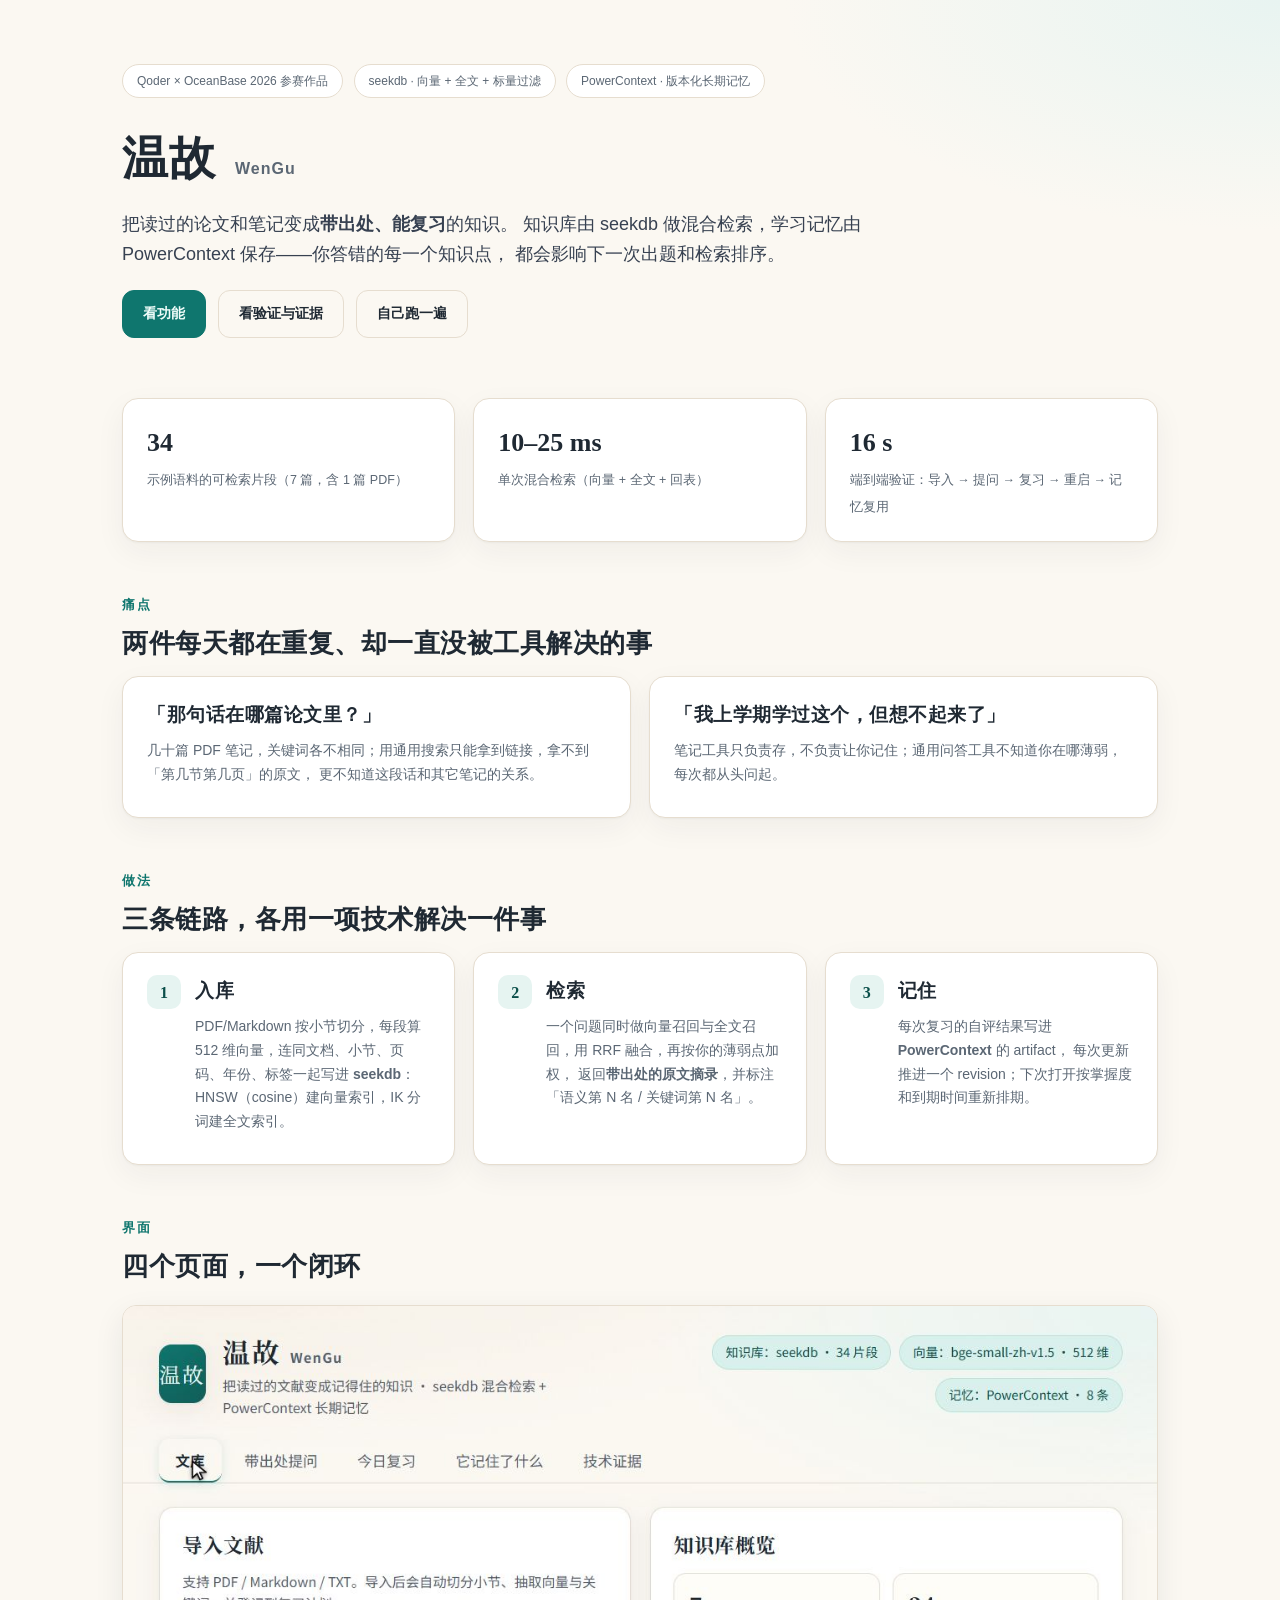
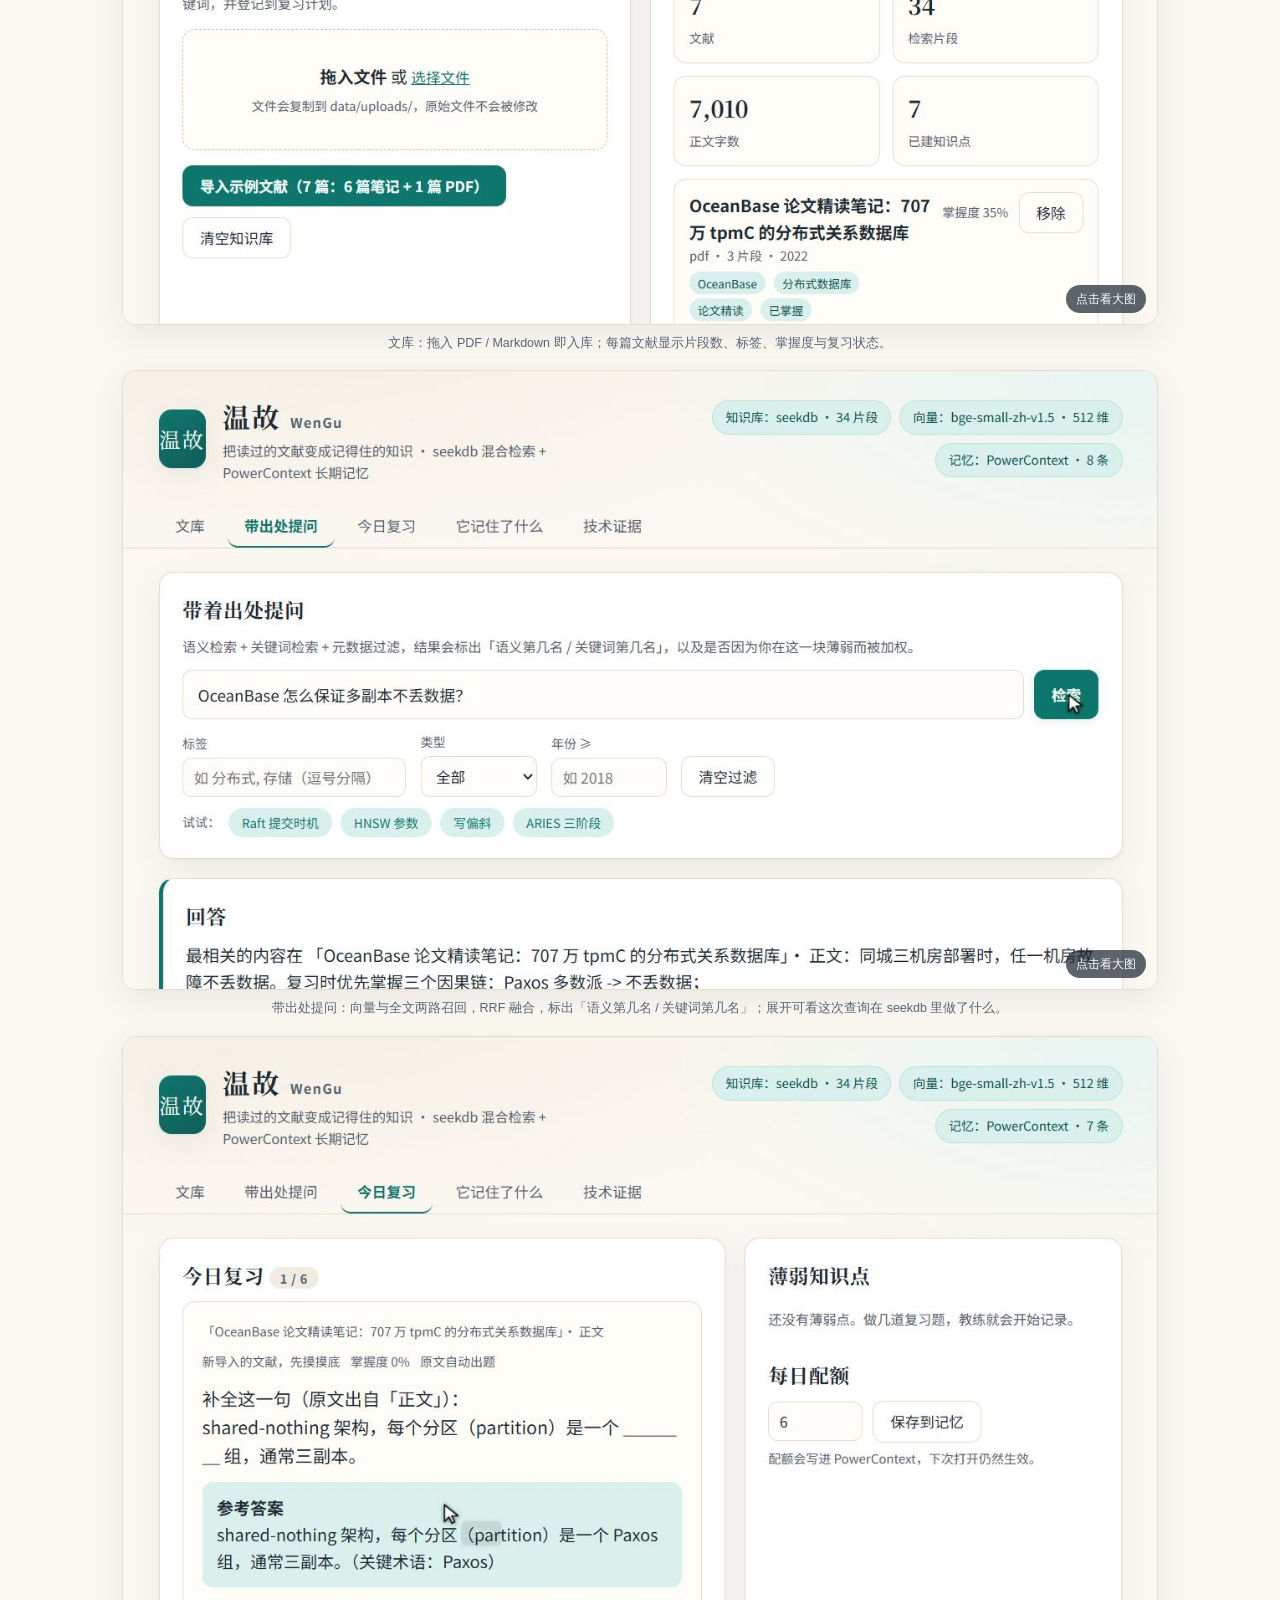
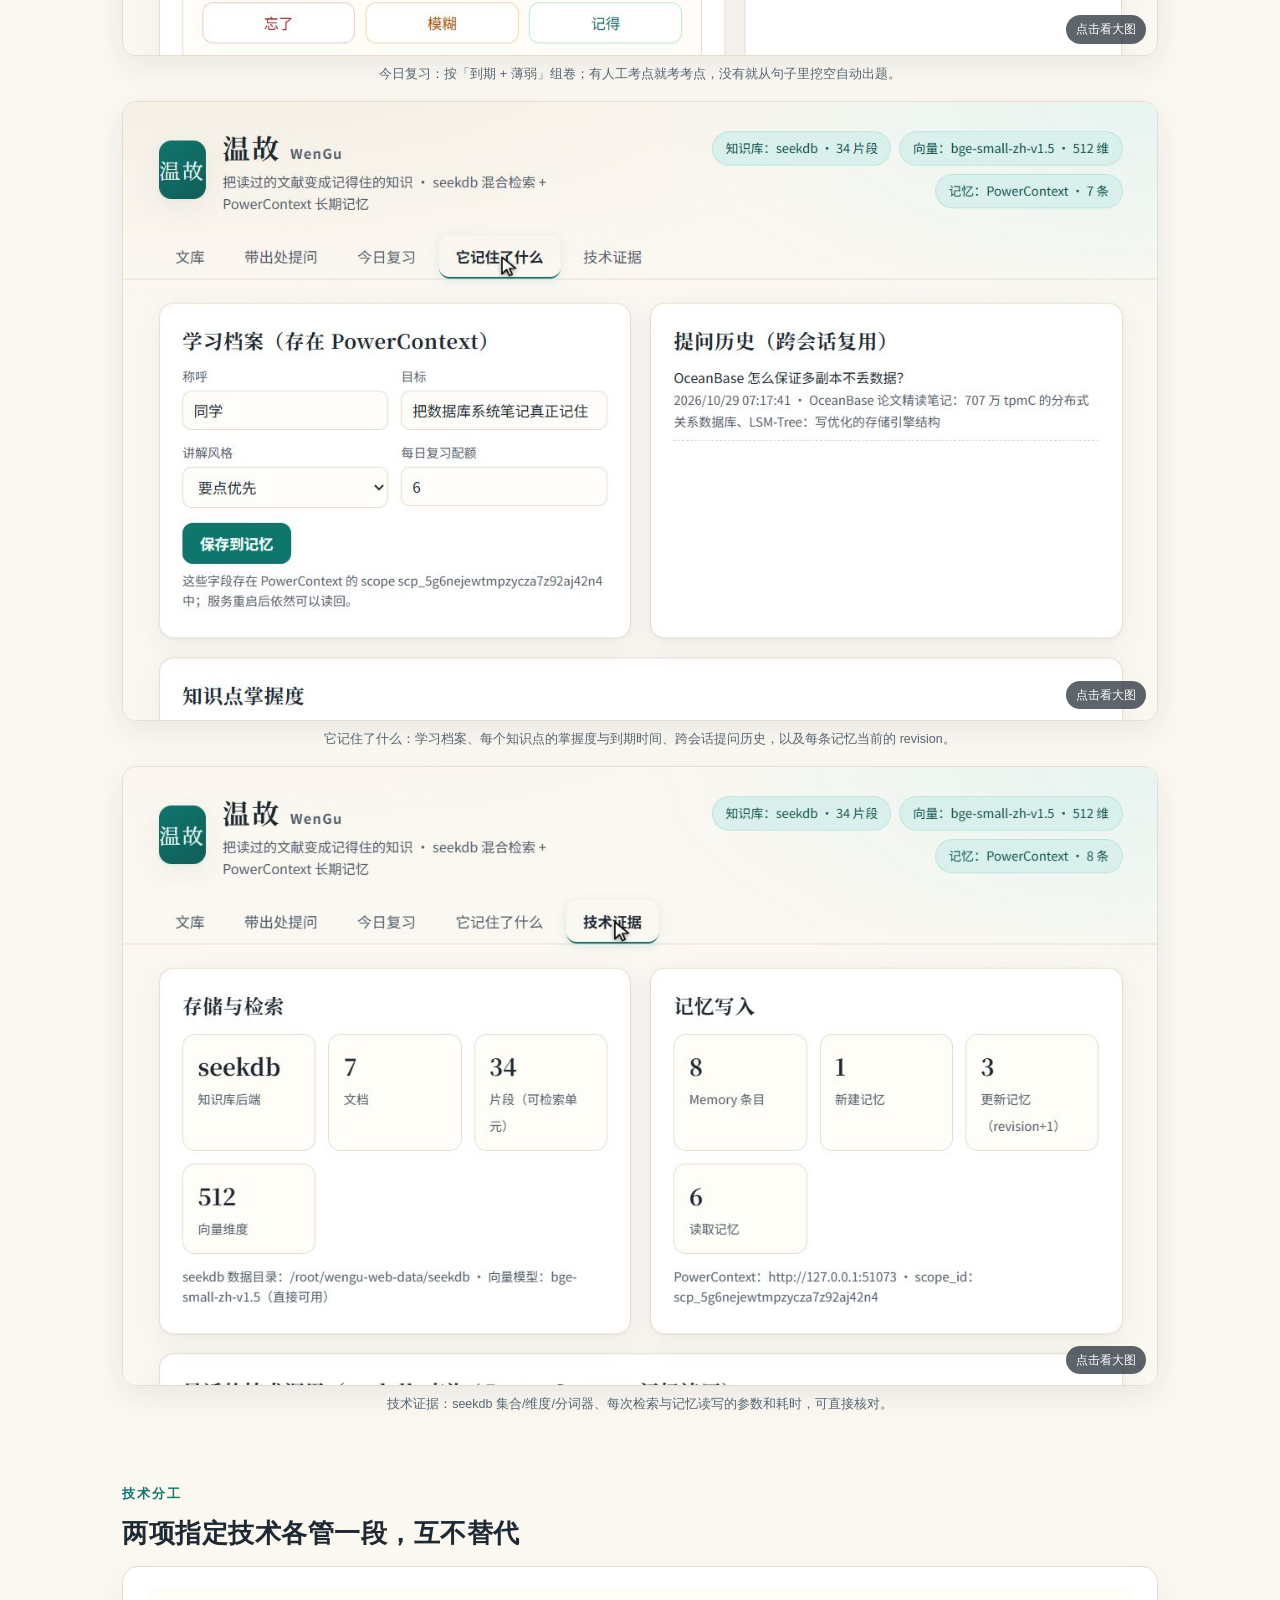
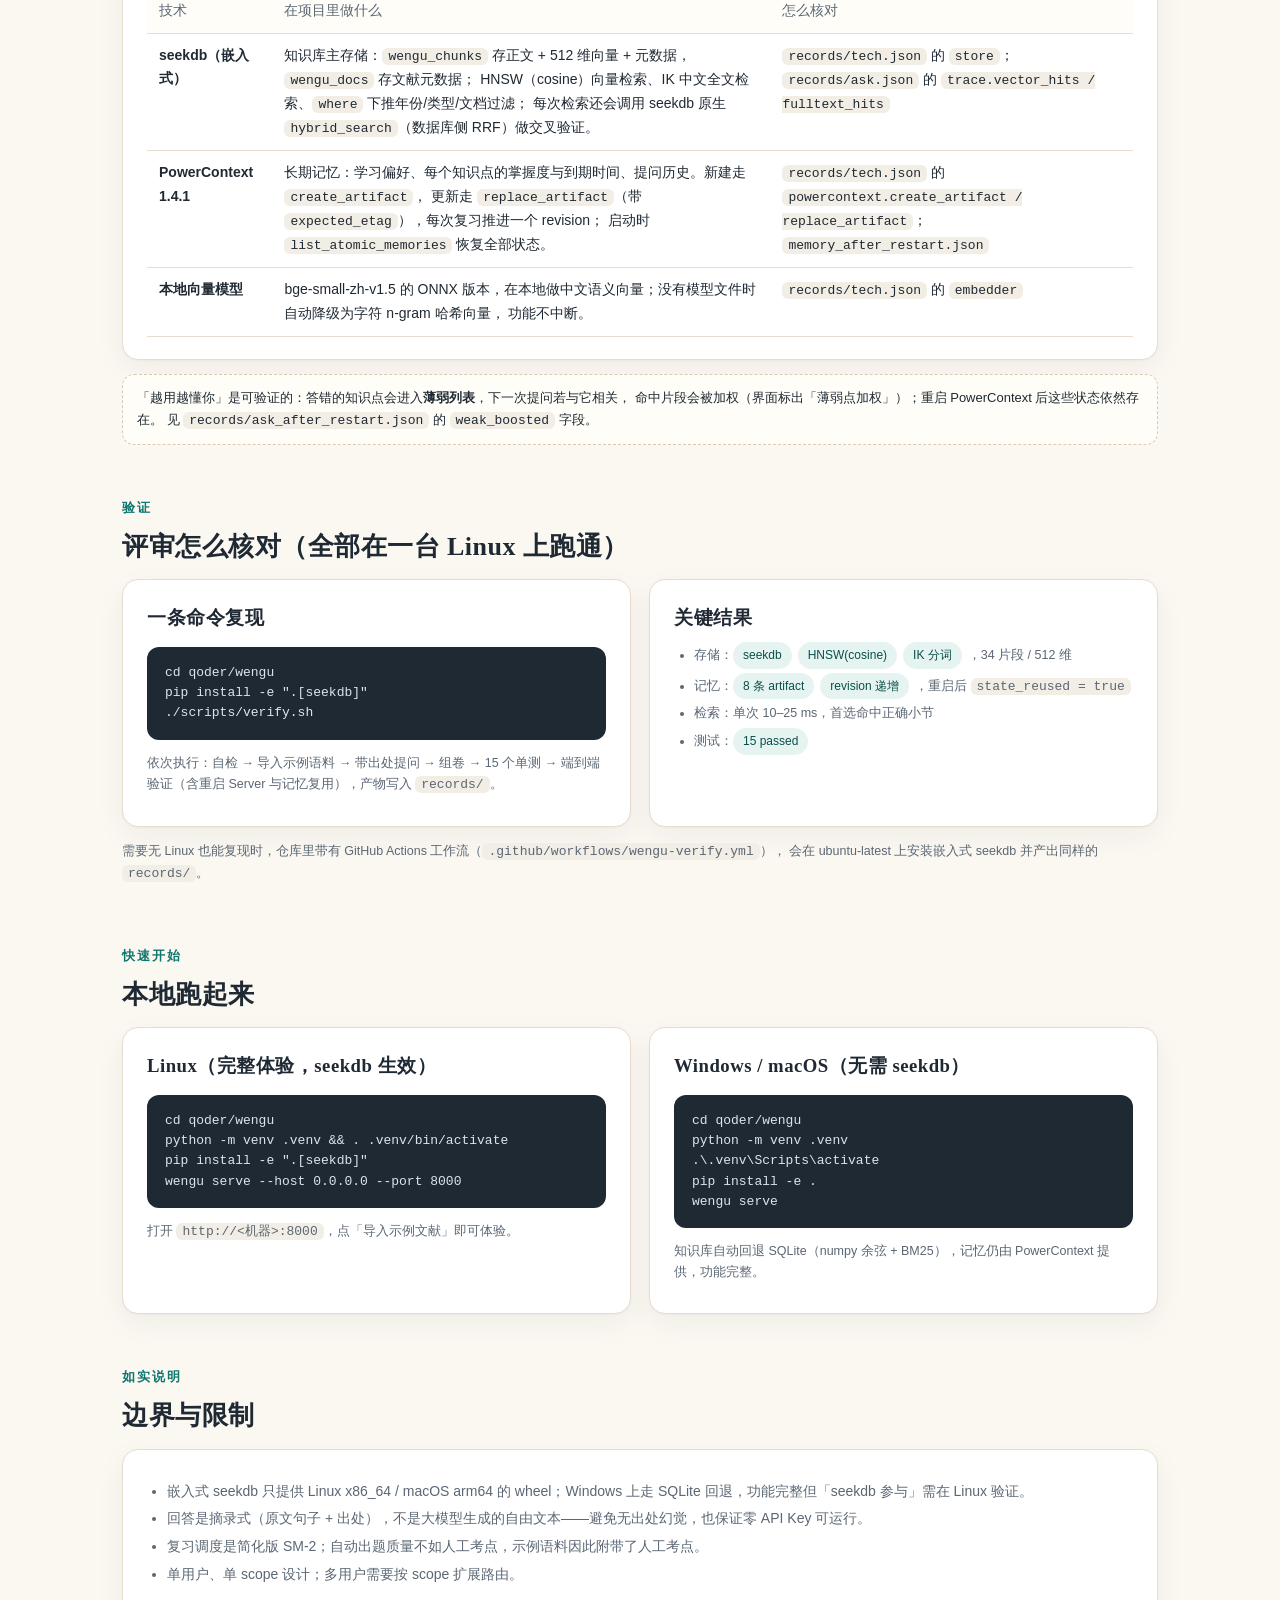
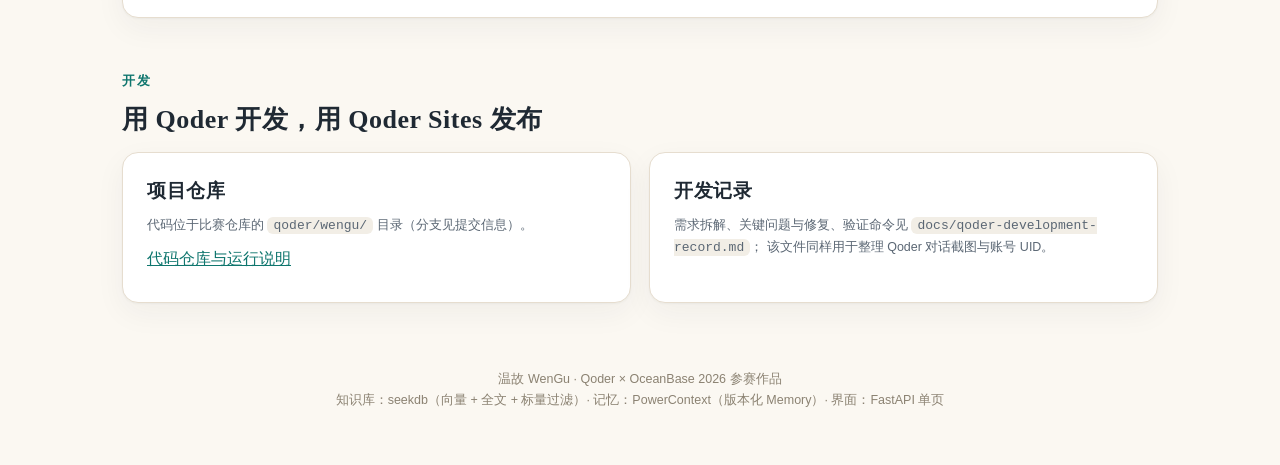
==== qoder/wengu/website/index.html @ b7d6454d "feat(qoder): 温故 WenGu — seekdb 混合检索 + PowerContext 记忆的复习教练 - 知识库：seekdb 嵌入式（HNSW cosine + IK 全文 + 标量" ====
<!DOCTYPE html>
<html lang="zh-CN">
<head>
<meta charset="utf-8" />
<meta name="viewport" content="width=device-width, initial-scale=1" />
<title>温故 WenGu · 文献混合检索 + 越用越懂的复习教练</title>
<meta name="description" content="温故 WenGu：用 seekdb 做文献混合检索，用 PowerContext 记住你的薄弱点与复习进度，把读过的文献变成记得住的知识。" />
<style>
:root{
  --ink:#1f2933; --ink-soft:#5b6774; --paper:#fbf8f2; --card:#fff; --line:#e6ddcf;
  --accent:#0f766e; --accent-2:#14b8a6; --soft:#e6f4f1; --warn:#b45309; --warn-soft:#fdf1dc;
}
*{box-sizing:border-box}
body{margin:0;color:var(--ink);background:
  radial-gradient(1100px 520px at 8% -8%, #f4ede1 0%, transparent 60%),
  radial-gradient(900px 420px at 100% 0%, #e8f4f1 0%, transparent 55%), var(--paper);
  font-family:"Noto Sans SC","PingFang SC","Microsoft YaHei",-apple-system,sans-serif;line-height:1.7}
h1,h2,h3{font-family:"Noto Serif SC","Songti SC","SimSun",serif;letter-spacing:.5px;margin:0}
a{color:var(--accent)}
.wrap{max-width:1080px;margin:0 auto;padding:0 22px}
header.hero{padding:64px 0 34px}
.badge{display:inline-flex;gap:8px;align-items:center;background:#fff;border:1px solid var(--line);
  border-radius:999px;padding:6px 14px;font-size:12px;color:var(--ink-soft);margin:0 6px 8px 0}
.hero h1{font-size:46px;margin:14px 0 6px}
.hero h1 small{font-size:16px;color:var(--ink-soft);font-family:sans-serif;letter-spacing:1px;margin-left:8px}
.hero p.lead{font-size:18px;color:#374151;max-width:760px;margin:10px 0}
.hero .cta{margin-top:20px;display:flex;gap:12px;flex-wrap:wrap}
.btn{display:inline-block;padding:11px 20px;border-radius:12px;text-decoration:none;font-weight:600;font-size:14px;
  background:var(--accent);color:#f0fdfa;border:1px solid var(--accent)}
.btn.ghost{background:transparent;color:var(--ink);border-color:var(--line)}
section{padding:26px 0}
.card{background:var(--card);border:1px solid var(--line);border-radius:16px;padding:22px 24px;
  box-shadow:0 1px 2px rgba(31,41,51,.04),0 10px 30px rgba(31,41,51,.05)}
.grid{display:grid;gap:18px}
.g2{grid-template-columns:repeat(2,minmax(0,1fr))}
.g3{grid-template-columns:repeat(3,minmax(0,1fr))}
.g4{grid-template-columns:repeat(4,minmax(0,1fr))}
@media(max-width:860px){.g2,.g3,.g4{grid-template-columns:1fr}}
.kicker{color:var(--accent);font-size:13px;letter-spacing:2px;font-weight:600;margin-bottom:6px}
h2{font-size:26px;margin-bottom:10px}
p{margin:8px 0}
.muted{color:var(--ink-soft);font-size:14px}
.small{font-size:12.5px}
figure{margin:16px 0}
figure img{width:100%;max-height:620px;object-fit:cover;object-position:top center;border-radius:14px;border:1px solid var(--line);box-shadow:0 10px 30px rgba(31,41,51,.08);display:block}
figure a{display:block;position:relative}
figure a::after{content:"点击看大图";position:absolute;right:12px;bottom:12px;background:rgba(31,41,51,.72);color:#fff;font-size:12px;padding:4px 10px;border-radius:999px}
figcaption{font-size:12.5px;color:var(--ink-soft);margin-top:8px;text-align:center}
.step{display:flex;gap:14px;align-items:flex-start}
.step .n{flex:0 0 34px;height:34px;border-radius:10px;background:var(--soft);color:#0b4f4a;
  display:grid;place-items:center;font-weight:700;font-family:"Noto Serif SC",serif}
table{width:100%;border-collapse:collapse;font-size:14px}
th,td{text-align:left;padding:10px 12px;border-bottom:1px solid var(--line);vertical-align:top}
th{color:var(--ink-soft);font-weight:500;background:#fffdf8}
code,pre{font-family:ui-monospace,SFMono-Regular,Menlo,Consolas,monospace;font-size:13px}
pre{background:#1f2933;color:#dbe4ee;padding:16px 18px;border-radius:12px;overflow:auto;line-height:1.55}
code{background:#f2eee6;padding:1px 6px;border-radius:6px}
pre code{background:transparent;padding:0;color:inherit}
.pill{display:inline-block;font-size:12px;background:var(--soft);color:#0b4f4a;border-radius:999px;padding:3px 10px;margin-right:6px}
.pill.warn{background:var(--warn-soft);color:var(--warn)}
.metric b{display:block;font-size:26px;font-family:"Noto Serif SC",serif}
.metric span{color:var(--ink-soft);font-size:12.5px}
footer{padding:40px 0 56px;color:#8b8272;font-size:12.5px;text-align:center}
.note{background:#fffdf8;border:1px dashed #d8c9b2;border-radius:12px;padding:12px 14px;font-size:13px}
ul{margin:8px 0 8px 20px;padding:0}
li{margin:4px 0}
</style>
</head>
<body>

<header class="hero">
  <div class="wrap">
    <span class="badge">Qoder × OceanBase 2026 参赛作品</span>
    <span class="badge">seekdb · 向量 + 全文 + 标量过滤</span>
    <span class="badge">PowerContext · 版本化长期记忆</span>
    <h1>温故 <small>WenGu</small></h1>
    <p class="lead">
      把读过的论文和笔记变成<strong>带出处、能复习</strong>的知识。
      知识库由 seekdb 做混合检索，学习记忆由 PowerContext 保存——你答错的每一个知识点，
      都会影响下一次出题和检索排序。
    </p>
    <div class="cta">
      <a class="btn" href="#features">看功能</a>
      <a class="btn ghost" href="#verify">看验证与证据</a>
      <a class="btn ghost" href="#start">自己跑一遍</a>
    </div>
  </div>
</header>

<section>
  <div class="wrap">
    <div class="grid g3">
      <div class="card metric"><b>34</b><span>示例语料的可检索片段（7 篇，含 1 篇 PDF）</span></div>
      <div class="card metric"><b>10–25 ms</b><span>单次混合检索（向量 + 全文 + 回表）</span></div>
      <div class="card metric"><b>16 s</b><span>端到端验证：导入 → 提问 → 复习 → 重启 → 记忆复用</span></div>
    </div>
  </div>
</section>

<section id="problem">
  <div class="wrap">
    <div class="kicker">痛点</div>
    <h2>两件每天都在重复、却一直没被工具解决的事</h2>
    <div class="grid g2">
      <div class="card">
        <h3>「那句话在哪篇论文里？」</h3>
        <p class="muted">几十篇 PDF 笔记，关键词各不相同；用通用搜索只能拿到链接，拿不到「第几节第几页」的原文，
        更不知道这段话和其它笔记的关系。</p>
      </div>
      <div class="card">
        <h3>「我上学期学过这个，但想不起来了」</h3>
        <p class="muted">笔记工具只负责存，不负责让你记住；通用问答工具不知道你在哪薄弱，
        每次都从头问起。</p>
      </div>
    </div>
  </div>
</section>

<section id="solution">
  <div class="wrap">
    <div class="kicker">做法</div>
    <h2>三条链路，各用一项技术解决一件事</h2>
    <div class="grid g3">
      <div class="card">
        <div class="step"><div class="n">1</div><div>
          <h3>入库</h3>
          <p class="muted">PDF/Markdown 按小节切分，每段算 512 维向量，连同文档、小节、页码、年份、标签一起写进
          <strong>seekdb</strong>：HNSW（cosine）建向量索引，IK 分词建全文索引。</p>
        </div></div>
      </div>
      <div class="card">
        <div class="step"><div class="n">2</div><div>
          <h3>检索</h3>
          <p class="muted">一个问题同时做向量召回与全文召回，用 RRF 融合，再按你的薄弱点加权，
          返回<strong>带出处的原文摘录</strong>，并标注「语义第 N 名 / 关键词第 N 名」。</p>
        </div></div>
      </div>
      <div class="card">
        <div class="step"><div class="n">3</div><div>
          <h3>记住</h3>
          <p class="muted">每次复习的自评结果写进 <strong>PowerContext</strong> 的 artifact，
          每次更新推进一个 revision；下次打开按掌握度和到期时间重新排期。</p>
        </div></div>
      </div>
    </div>
  </div>
</section>

<section id="features">
  <div class="wrap">
    <div class="kicker">界面</div>
    <h2>四个页面，一个闭环</h2>

    <figure>
      <a href="assets/library.jpeg" target="_blank" rel="noopener">
        <img src="assets/library.jpeg" alt="文库页面：导入文献、知识库统计与掌握度" />
      </a>
      <figcaption>文库：拖入 PDF / Markdown 即入库；每篇文献显示片段数、标签、掌握度与复习状态。</figcaption>
    </figure>

    <figure>
      <a href="assets/ask.jpeg" target="_blank" rel="noopener">
        <img src="assets/ask.jpeg" alt="带出处提问：混合检索结果与出处" />
      </a>
      <figcaption>带出处提问：向量与全文两路召回，RRF 融合，标出「语义第几名 / 关键词第几名」；展开可看这次查询在 seekdb 里做了什么。</figcaption>
    </figure>

    <figure>
      <a href="assets/review.jpeg" target="_blank" rel="noopener">
        <img src="assets/review.jpeg" alt="今日复习：自动出题与自评" />
      </a>
      <figcaption>今日复习：按「到期 + 薄弱」组卷；有人工考点就考考点，没有就从句子里挖空自动出题。</figcaption>
    </figure>

    <figure>
      <a href="assets/memory.jpeg" target="_blank" rel="noopener">
        <img src="assets/memory.jpeg" alt="它记住了什么：学习档案与知识点掌握度" />
      </a>
      <figcaption>它记住了什么：学习档案、每个知识点的掌握度与到期时间、跨会话提问历史，以及每条记忆当前的 revision。</figcaption>
    </figure>

    <figure>
      <a href="assets/tech.jpeg" target="_blank" rel="noopener">
        <img src="assets/tech.jpeg" alt="技术证据：seekdb 查询与 PowerContext 记忆读写" />
      </a>
      <figcaption>技术证据：seekdb 集合/维度/分词器、每次检索与记忆读写的参数和耗时，可直接核对。</figcaption>
    </figure>
  </div>
</section>

<section id="tech">
  <div class="wrap">
    <div class="kicker">技术分工</div>
    <h2>两项指定技术各管一段，互不替代</h2>
    <div class="card">
      <table>
        <thead><tr><th>技术</th><th>在项目里做什么</th><th>怎么核对</th></tr></thead>
        <tbody>
          <tr>
            <td><strong>seekdb（嵌入式）</strong></td>
            <td>知识库主存储：<code>wengu_chunks</code> 存正文 + 512 维向量 + 元数据，<code>wengu_docs</code> 存文献元数据；
                HNSW（cosine）向量检索、IK 中文全文检索、<code>where</code> 下推年份/类型/文档过滤；
                每次检索还会调用 seekdb 原生 <code>hybrid_search</code>（数据库侧 RRF）做交叉验证。</td>
            <td><code>records/tech.json</code> 的 <code>store</code>；<code>records/ask.json</code> 的
                <code>trace.vector_hits / fulltext_hits</code></td>
          </tr>
          <tr>
            <td><strong>PowerContext 1.4.1</strong></td>
            <td>长期记忆：学习偏好、每个知识点的掌握度与到期时间、提问历史。新建走 <code>create_artifact</code>，
                更新走 <code>replace_artifact</code>（带 <code>expected_etag</code>），每次复习推进一个 revision；
                启动时 <code>list_atomic_memories</code> 恢复全部状态。</td>
            <td><code>records/tech.json</code> 的 <code>powercontext.create_artifact / replace_artifact</code>；
                <code>memory_after_restart.json</code></td>
          </tr>
          <tr>
            <td><strong>本地向量模型</strong></td>
            <td>bge-small-zh-v1.5 的 ONNX 版本，在本地做中文语义向量；没有模型文件时自动降级为字符 n-gram 哈希向量，
                功能不中断。</td>
            <td><code>records/tech.json</code> 的 <code>embedder</code></td>
          </tr>
        </tbody>
      </table>
    </div>
    <div class="note" style="margin-top:14px">
      「越用越懂你」是可验证的：答错的知识点会进入<strong>薄弱列表</strong>，下一次提问若与它相关，
      命中片段会被加权（界面标出「薄弱点加权」）；重启 PowerContext 后这些状态依然存在。
      见 <code>records/ask_after_restart.json</code> 的 <code>weak_boosted</code> 字段。
    </div>
  </div>
</section>

<section id="verify">
  <div class="wrap">
    <div class="kicker">验证</div>
    <h2>评审怎么核对（全部在一台 Linux 上跑通）</h2>
    <div class="grid g2">
      <div class="card">
        <h3>一条命令复现</h3>
        <pre><code>cd qoder/wengu
pip install -e ".[seekdb]"
./scripts/verify.sh</code></pre>
        <p class="muted small">依次执行：自检 → 导入示例语料 → 带出处提问 → 组卷 → 15 个单测 →
        端到端验证（含重启 Server 与记忆复用），产物写入 <code>records/</code>。</p>
      </div>
      <div class="card">
        <h3>关键结果</h3>
        <ul class="muted small">
          <li>存储：<span class="pill">seekdb</span><span class="pill">HNSW(cosine)</span><span class="pill">IK 分词</span>，34 片段 / 512 维</li>
          <li>记忆：<span class="pill">8 条 artifact</span><span class="pill">revision 递增</span>，重启后 <code>state_reused = true</code></li>
          <li>检索：单次 10–25 ms，首选命中正确小节</li>
          <li>测试：<span class="pill">15 passed</span></li>
        </ul>
      </div>
    </div>
    <p class="muted small" style="margin-top:14px">
      需要无 Linux 也能复现时，仓库里带有 GitHub Actions 工作流（<code>.github/workflows/wengu-verify.yml</code>），
      会在 ubuntu-latest 上安装嵌入式 seekdb 并产出同样的 <code>records/</code>。
    </p>
  </div>
</section>

<section id="start">
  <div class="wrap">
    <div class="kicker">快速开始</div>
    <h2>本地跑起来</h2>
    <div class="grid g2">
      <div class="card">
        <h3>Linux（完整体验，seekdb 生效）</h3>
        <pre><code>cd qoder/wengu
python -m venv .venv &amp;&amp; . .venv/bin/activate
pip install -e ".[seekdb]"
wengu serve --host 0.0.0.0 --port 8000</code></pre>
        <p class="muted small">打开 <code>http://&lt;机器&gt;:8000</code>，点「导入示例文献」即可体验。</p>
      </div>
      <div class="card">
        <h3>Windows / macOS（无需 seekdb）</h3>
        <pre><code>cd qoder/wengu
python -m venv .venv
.\.venv\Scripts\activate
pip install -e .
wengu serve</code></pre>
        <p class="muted small">知识库自动回退 SQLite（numpy 余弦 + BM25），记忆仍由 PowerContext 提供，功能完整。</p>
      </div>
    </div>
  </div>
</section>

<section id="limits">
  <div class="wrap">
    <div class="kicker">如实说明</div>
    <h2>边界与限制</h2>
    <div class="card">
      <ul class="muted">
        <li>嵌入式 seekdb 只提供 Linux x86_64 / macOS arm64 的 wheel；Windows 上走 SQLite 回退，功能完整但「seekdb 参与」需在 Linux 验证。</li>
        <li>回答是摘录式（原文句子 + 出处），不是大模型生成的自由文本——避免无出处幻觉，也保证零 API Key 可运行。</li>
        <li>复习调度是简化版 SM-2；自动出题质量不如人工考点，示例语料因此附带了人工考点。</li>
        <li>单用户、单 scope 设计；多用户需要按 scope 扩展路由。</li>
      </ul>
    </div>
  </div>
</section>

<section id="dev">
  <div class="wrap">
    <div class="kicker">开发</div>
    <h2>用 Qoder 开发，用 Qoder Sites 发布</h2>
    <div class="grid g2">
      <div class="card">
        <h3>项目仓库</h3>
        <p class="muted small">代码位于比赛仓库的 <code>qoder/wengu/</code> 目录（分支见提交信息）。</p>
        <p><a id="repo-link" href="#">代码仓库与运行说明</a></p>
      </div>
      <div class="card">
        <h3>开发记录</h3>
        <p class="muted small">需求拆解、关键问题与修复、验证命令见 <code>docs/qoder-development-record.md</code>；
        该文件同样用于整理 Qoder 对话截图与账号 UID。</p>
      </div>
    </div>
  </div>
</section>

<footer>
  <div class="wrap">
    温故 WenGu · Qoder × OceanBase 2026 参赛作品<br/>
    知识库：seekdb（向量 + 全文 + 标量过滤）· 记忆：PowerContext（版本化 Memory）· 界面：FastAPI 单页
  </div>
</footer>

<script>
// 发布前把下面的地址换成真实仓库地址（可带上分支），例如：
// https://github.com/<你的账号>/powercontext/tree/qoder/wengu/qoder/wengu
const REPO_URL = "https://github.com/oceanbase/powercontext/tree/2026-competition-ecosystem/qoder/wengu";
const link = document.getElementById("repo-link");
link.href = REPO_URL;
</script>
</body>
</html>
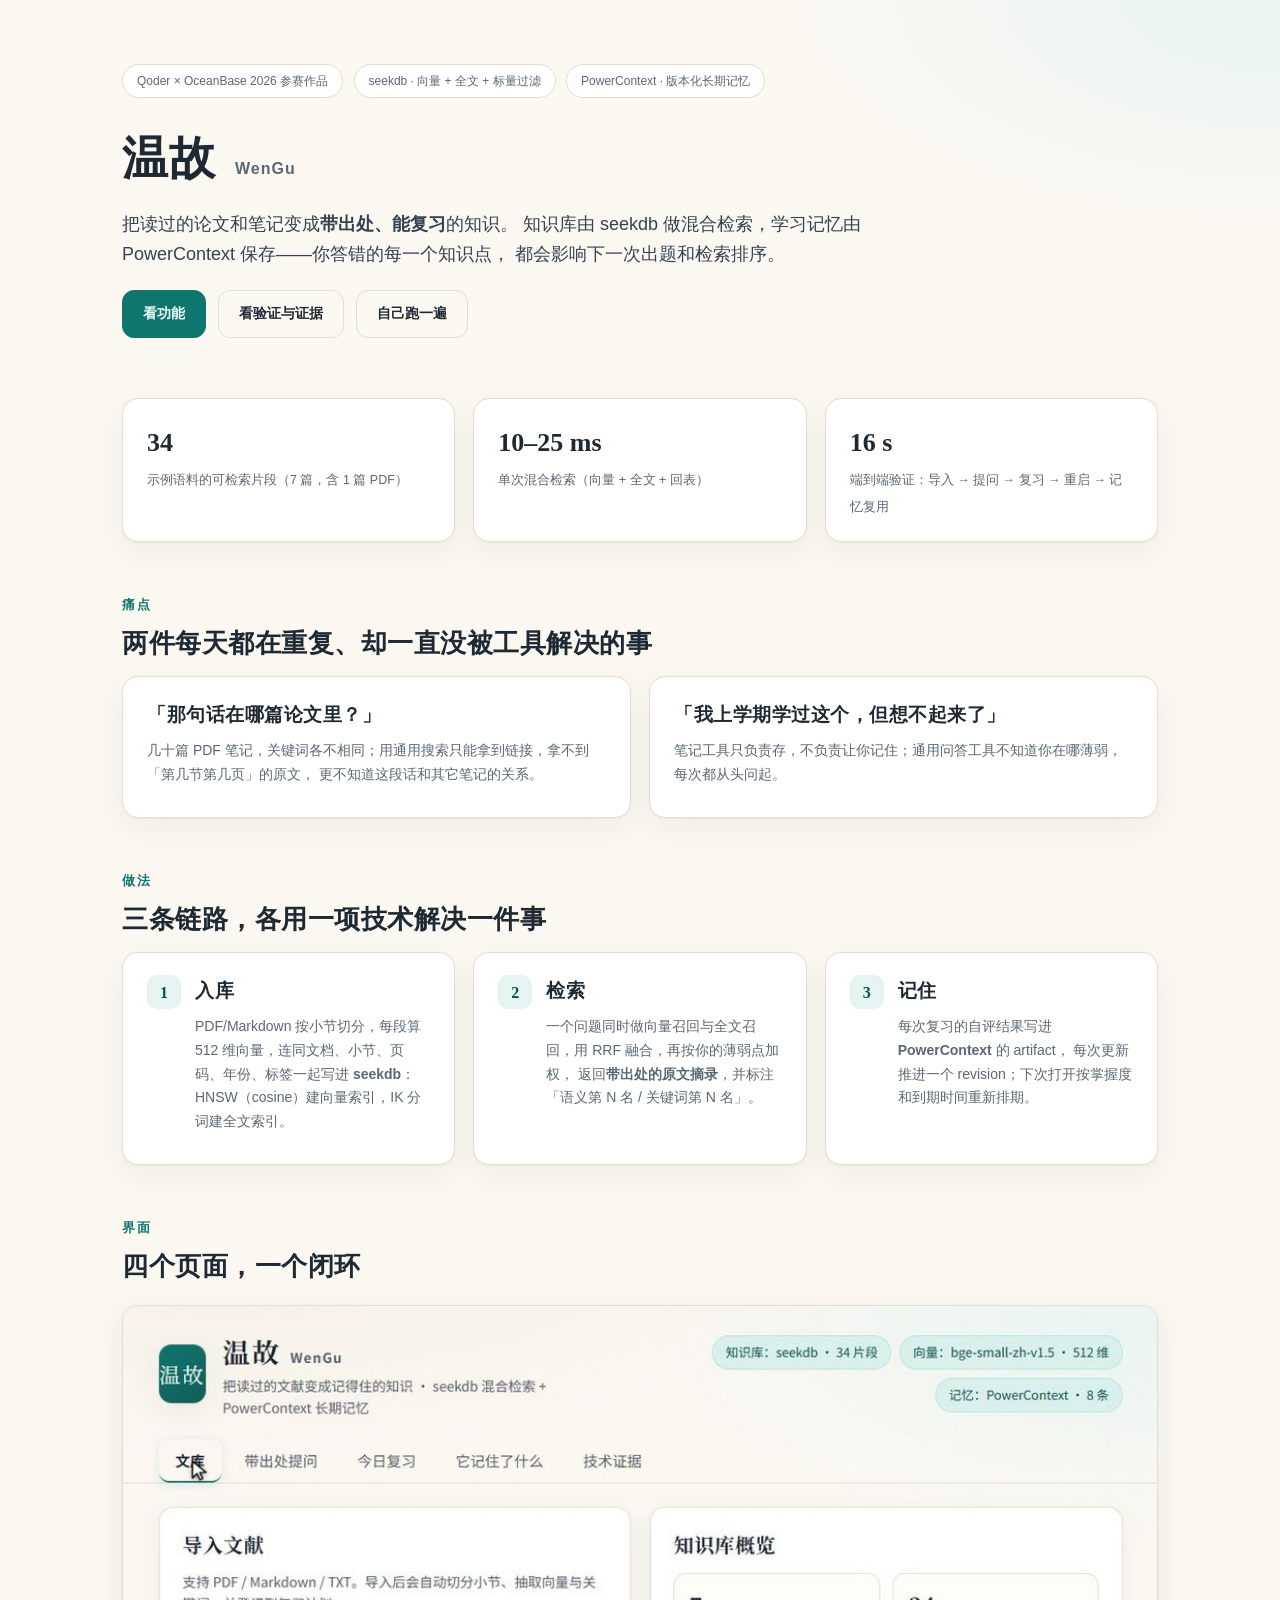
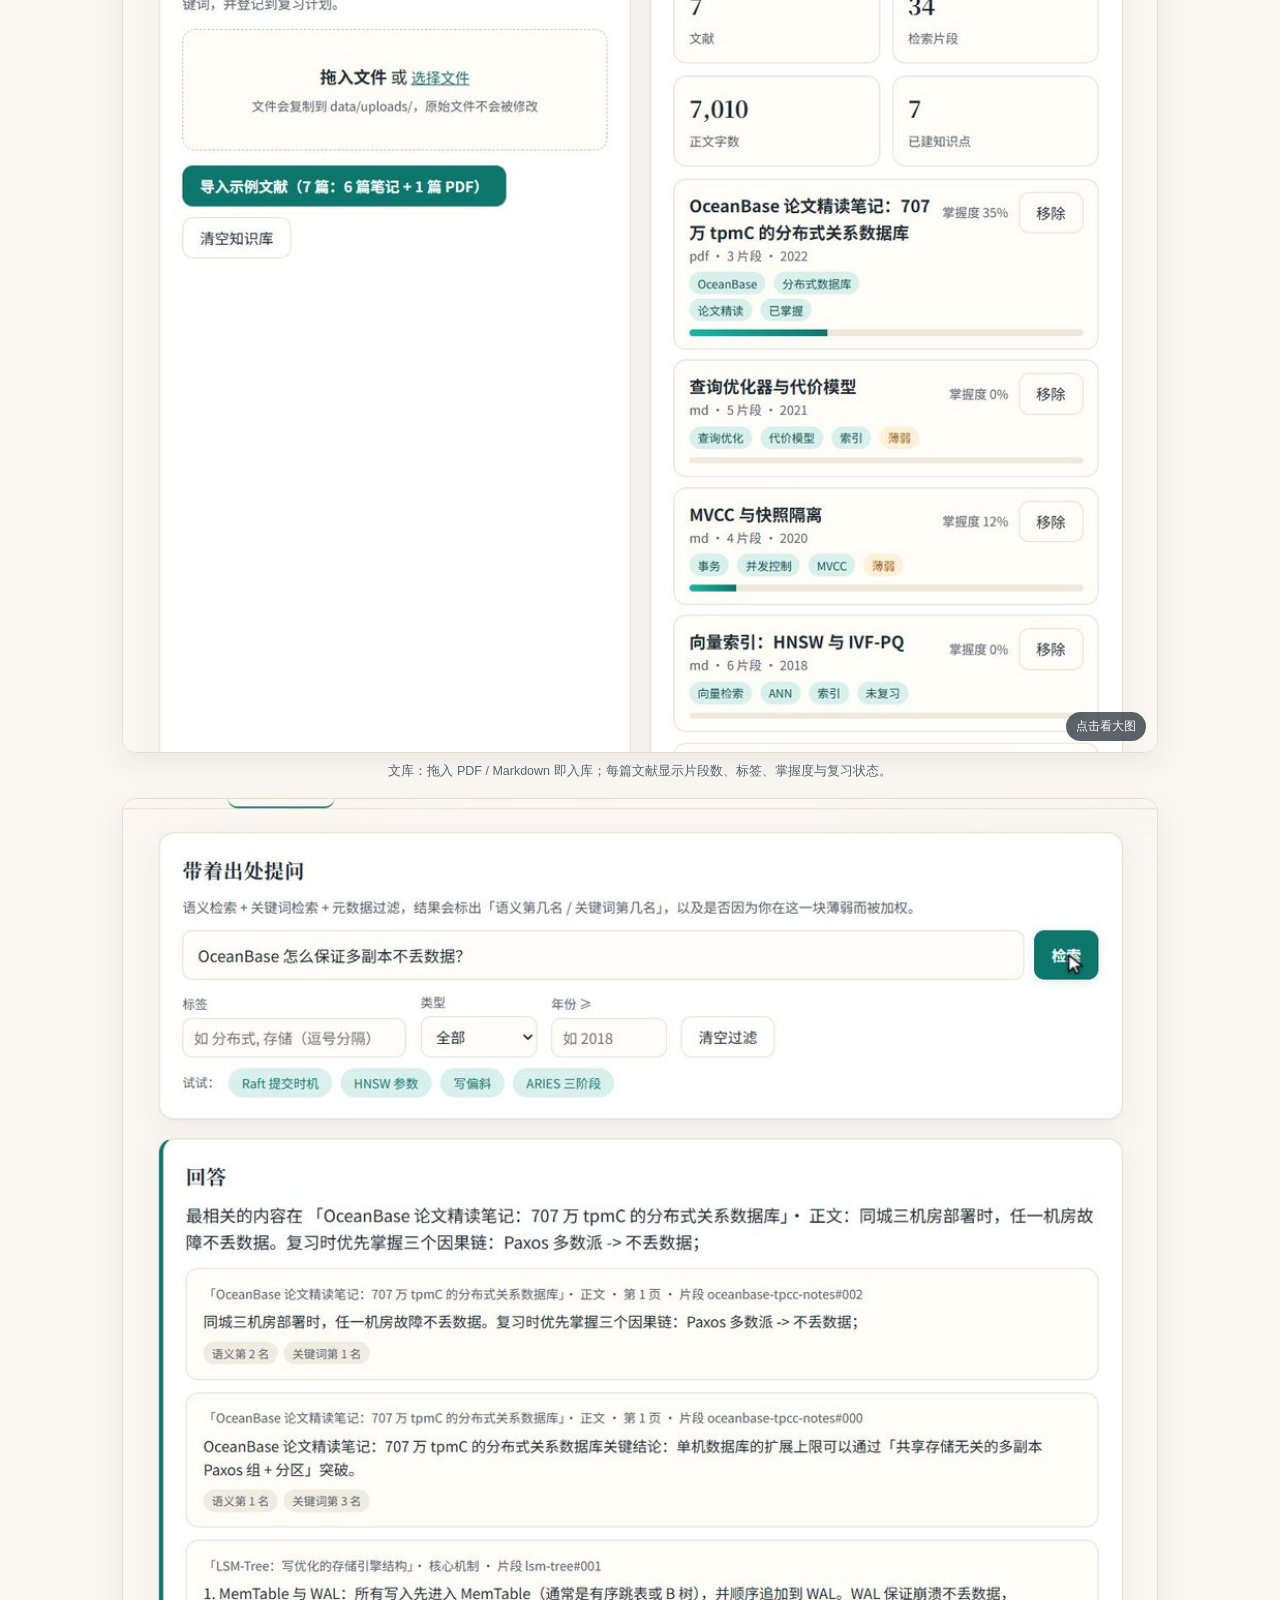
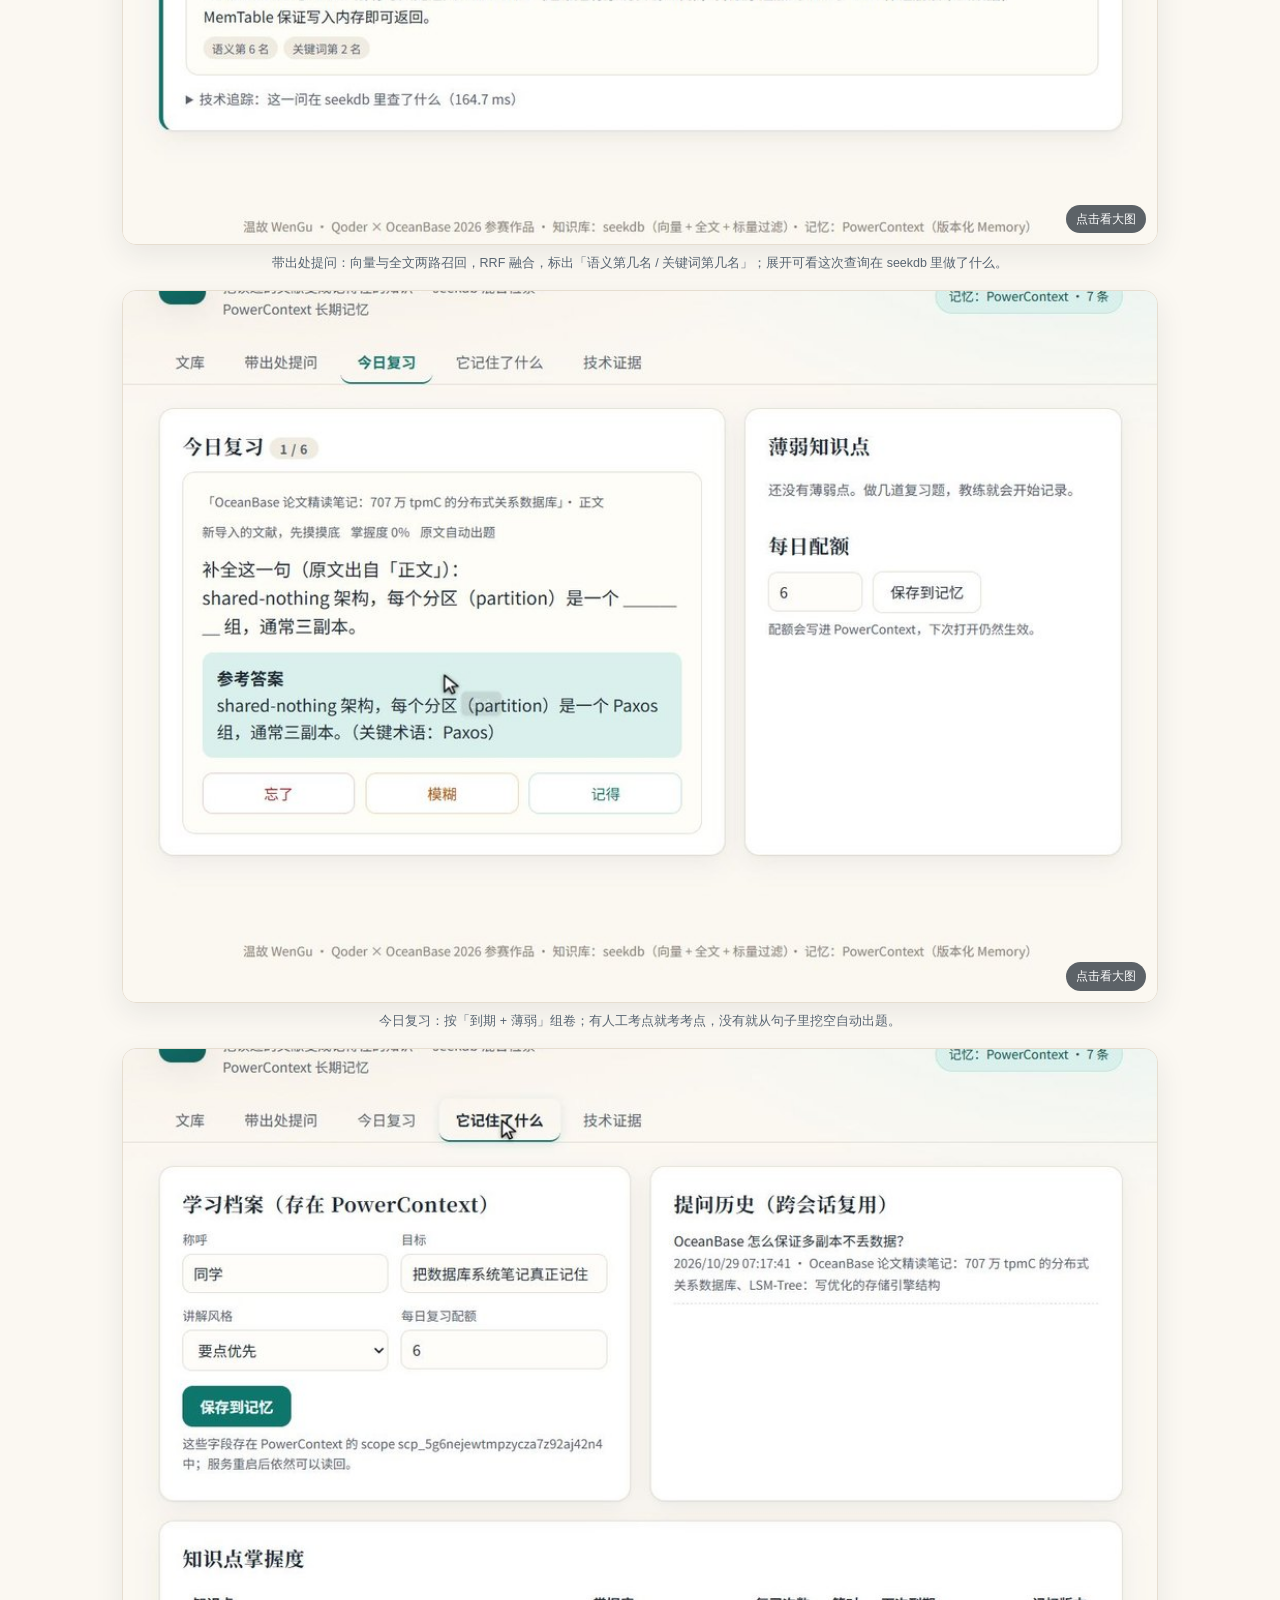
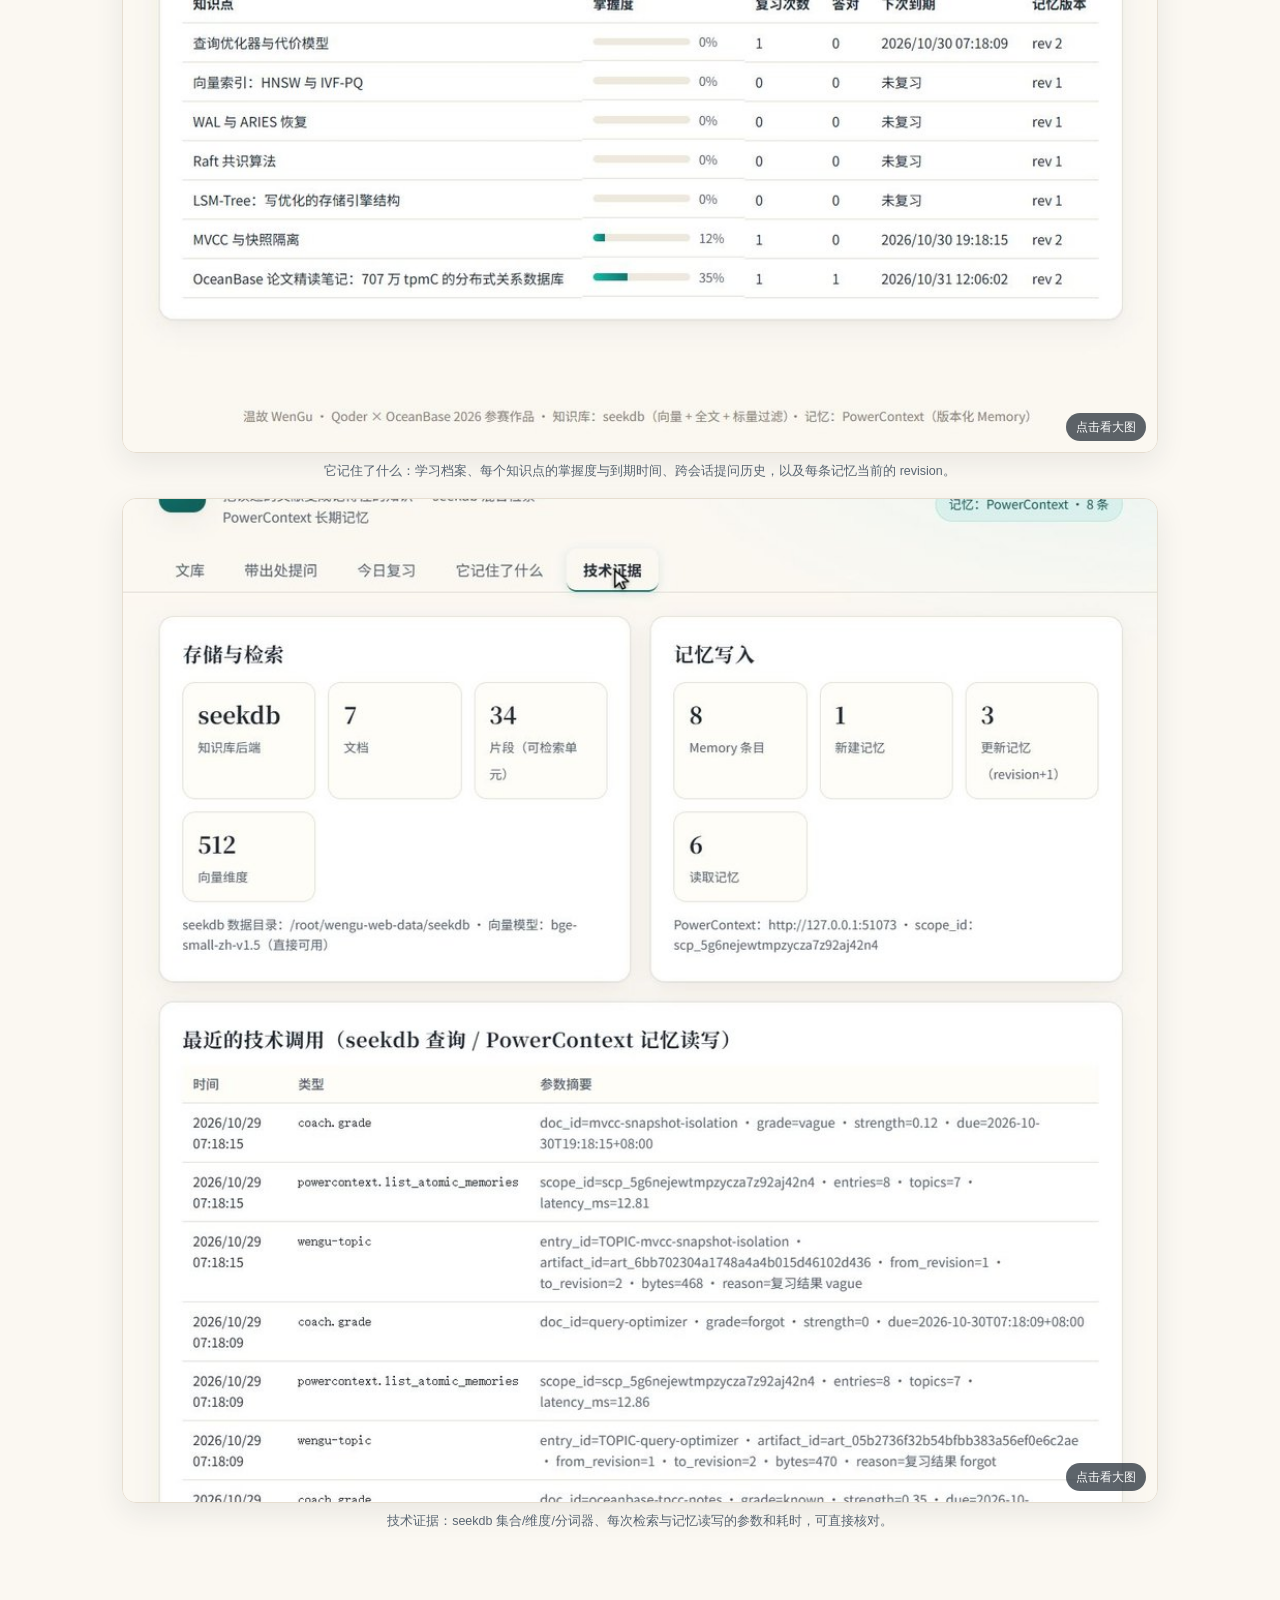
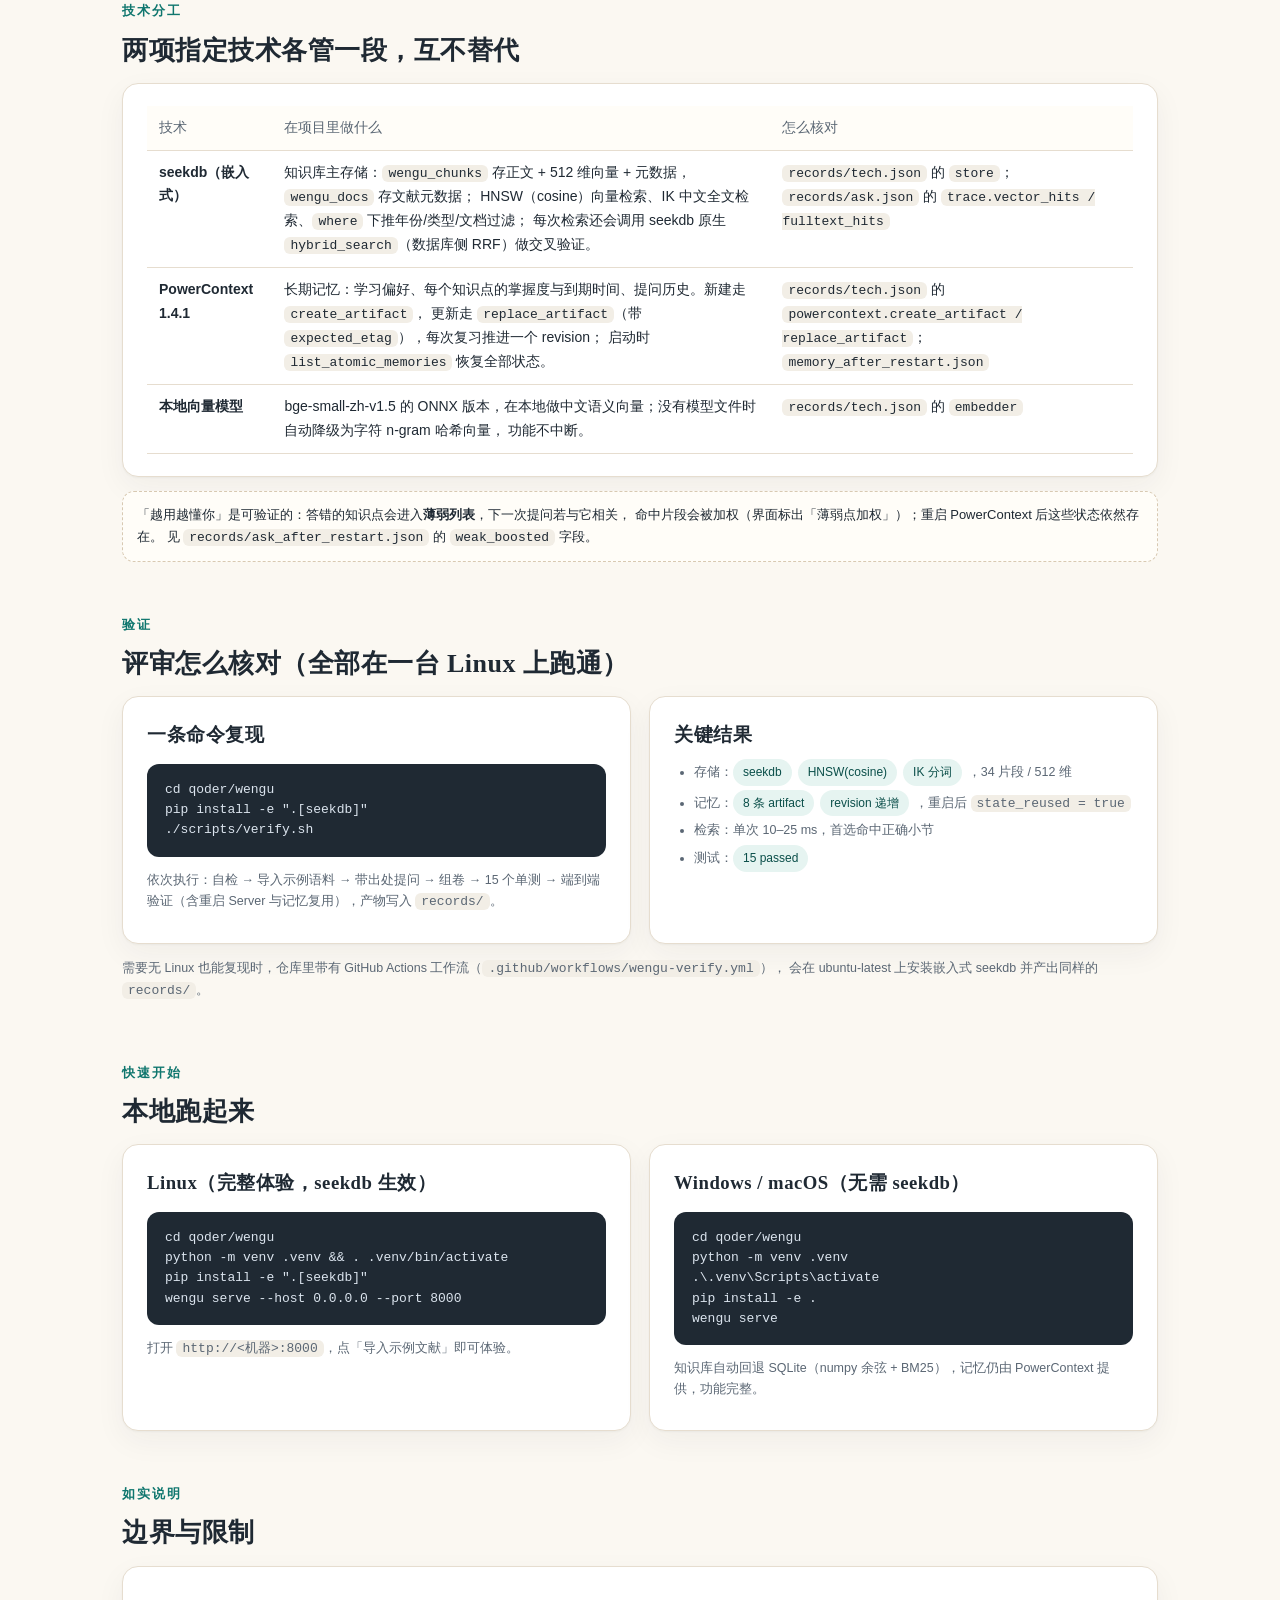
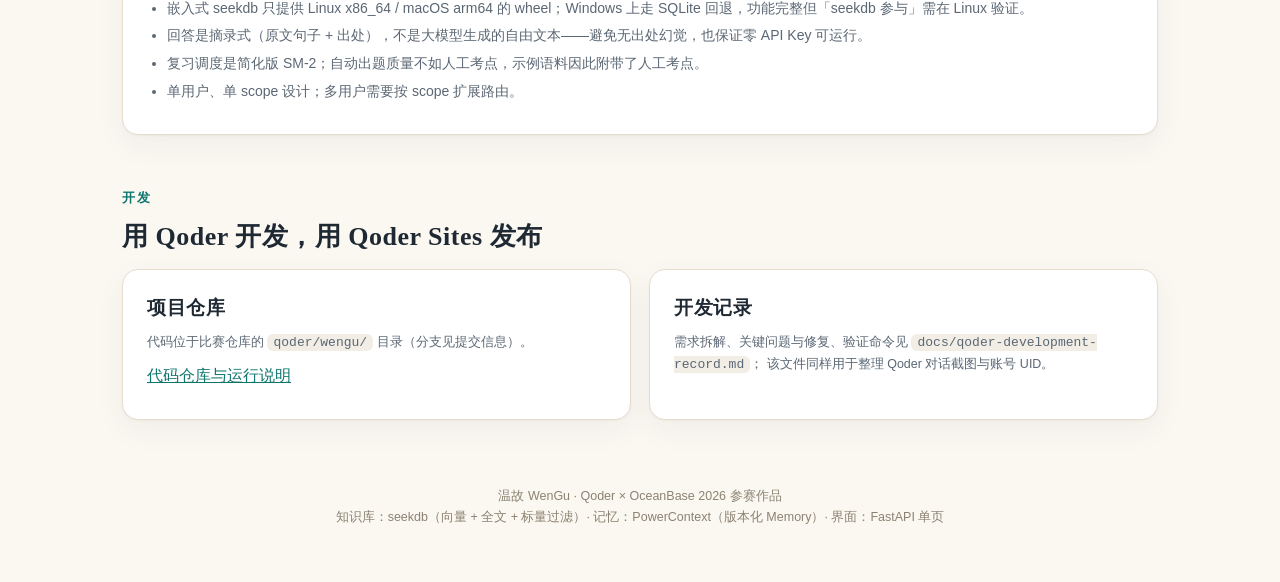
==== commit 39567d39: "docs(qoder/wengu): 站点使用裁剪后的截图卡片，压缩页面长度" ====
--- a/qoder/wengu/website/index.html
+++ b/qoder/wengu/website/index.html
@@ -42,7 +42,8 @@
 .muted{color:var(--ink-soft);font-size:14px}
 .small{font-size:12.5px}
 figure{margin:16px 0}
-figure img{width:100%;max-height:620px;object-fit:cover;object-position:top center;border-radius:14px;border:1px solid var(--line);box-shadow:0 10px 30px rgba(31,41,51,.08);display:block}
+figure img{width:100%;height:auto;border-radius:14px;border:1px solid var(--line);box-shadow:0 10px 30px rgba(31,41,51,.08);display:block}
+
 figure a{display:block;position:relative}
 figure a::after{content:"点击看大图";position:absolute;right:12px;bottom:12px;background:rgba(31,41,51,.72);color:#fff;font-size:12px;padding:4px 10px;border-radius:999px}
 figcaption{font-size:12.5px;color:var(--ink-soft);margin-top:8px;text-align:center}
@@ -153,35 +154,35 @@
 
     <figure>
       <a href="assets/library.jpeg" target="_blank" rel="noopener">
-        <img src="assets/library.jpeg" alt="文库页面：导入文献、知识库统计与掌握度" />
+        <img src="assets/library-card.jpg" width="1236" height="1910" alt="文库页面：导入文献、知识库统计与掌握度" />
       </a>
       <figcaption>文库：拖入 PDF / Markdown 即入库；每篇文献显示片段数、标签、掌握度与复习状态。</figcaption>
     </figure>
 
     <figure>
       <a href="assets/ask.jpeg" target="_blank" rel="noopener">
-        <img src="assets/ask.jpeg" alt="带出处提问：混合检索结果与出处" />
+        <img src="assets/ask-card.jpg" width="1236" height="1484" alt="带出处提问：混合检索结果与出处" />
       </a>
       <figcaption>带出处提问：向量与全文两路召回，RRF 融合，标出「语义第几名 / 关键词第几名」；展开可看这次查询在 seekdb 里做了什么。</figcaption>
     </figure>
 
     <figure>
       <a href="assets/review.jpeg" target="_blank" rel="noopener">
-        <img src="assets/review.jpeg" alt="今日复习：自动出题与自评" />
+        <img src="assets/review-card.jpg" width="1236" height="1301" alt="今日复习：自动出题与自评" />
       </a>
       <figcaption>今日复习：按「到期 + 薄弱」组卷；有人工考点就考考点，没有就从句子里挖空自动出题。</figcaption>
     </figure>
 
     <figure>
       <a href="assets/memory.jpeg" target="_blank" rel="noopener">
-        <img src="assets/memory.jpeg" alt="它记住了什么：学习档案与知识点掌握度" />
+        <img src="assets/memory-card.jpg" width="1236" height="1310" alt="它记住了什么：学习档案与知识点掌握度" />
       </a>
       <figcaption>它记住了什么：学习档案、每个知识点的掌握度与到期时间、跨会话提问历史，以及每条记忆当前的 revision。</figcaption>
     </figure>
 
     <figure>
       <a href="assets/tech.jpeg" target="_blank" rel="noopener">
-        <img src="assets/tech.jpeg" alt="技术证据：seekdb 查询与 PowerContext 记忆读写" />
+        <img src="assets/tech-card.jpg" width="1236" height="2943" alt="技术证据：seekdb 查询与 PowerContext 记忆读写" />
       </a>
       <figcaption>技术证据：seekdb 集合/维度/分词器、每次检索与记忆读写的参数和耗时，可直接核对。</figcaption>
     </figure>
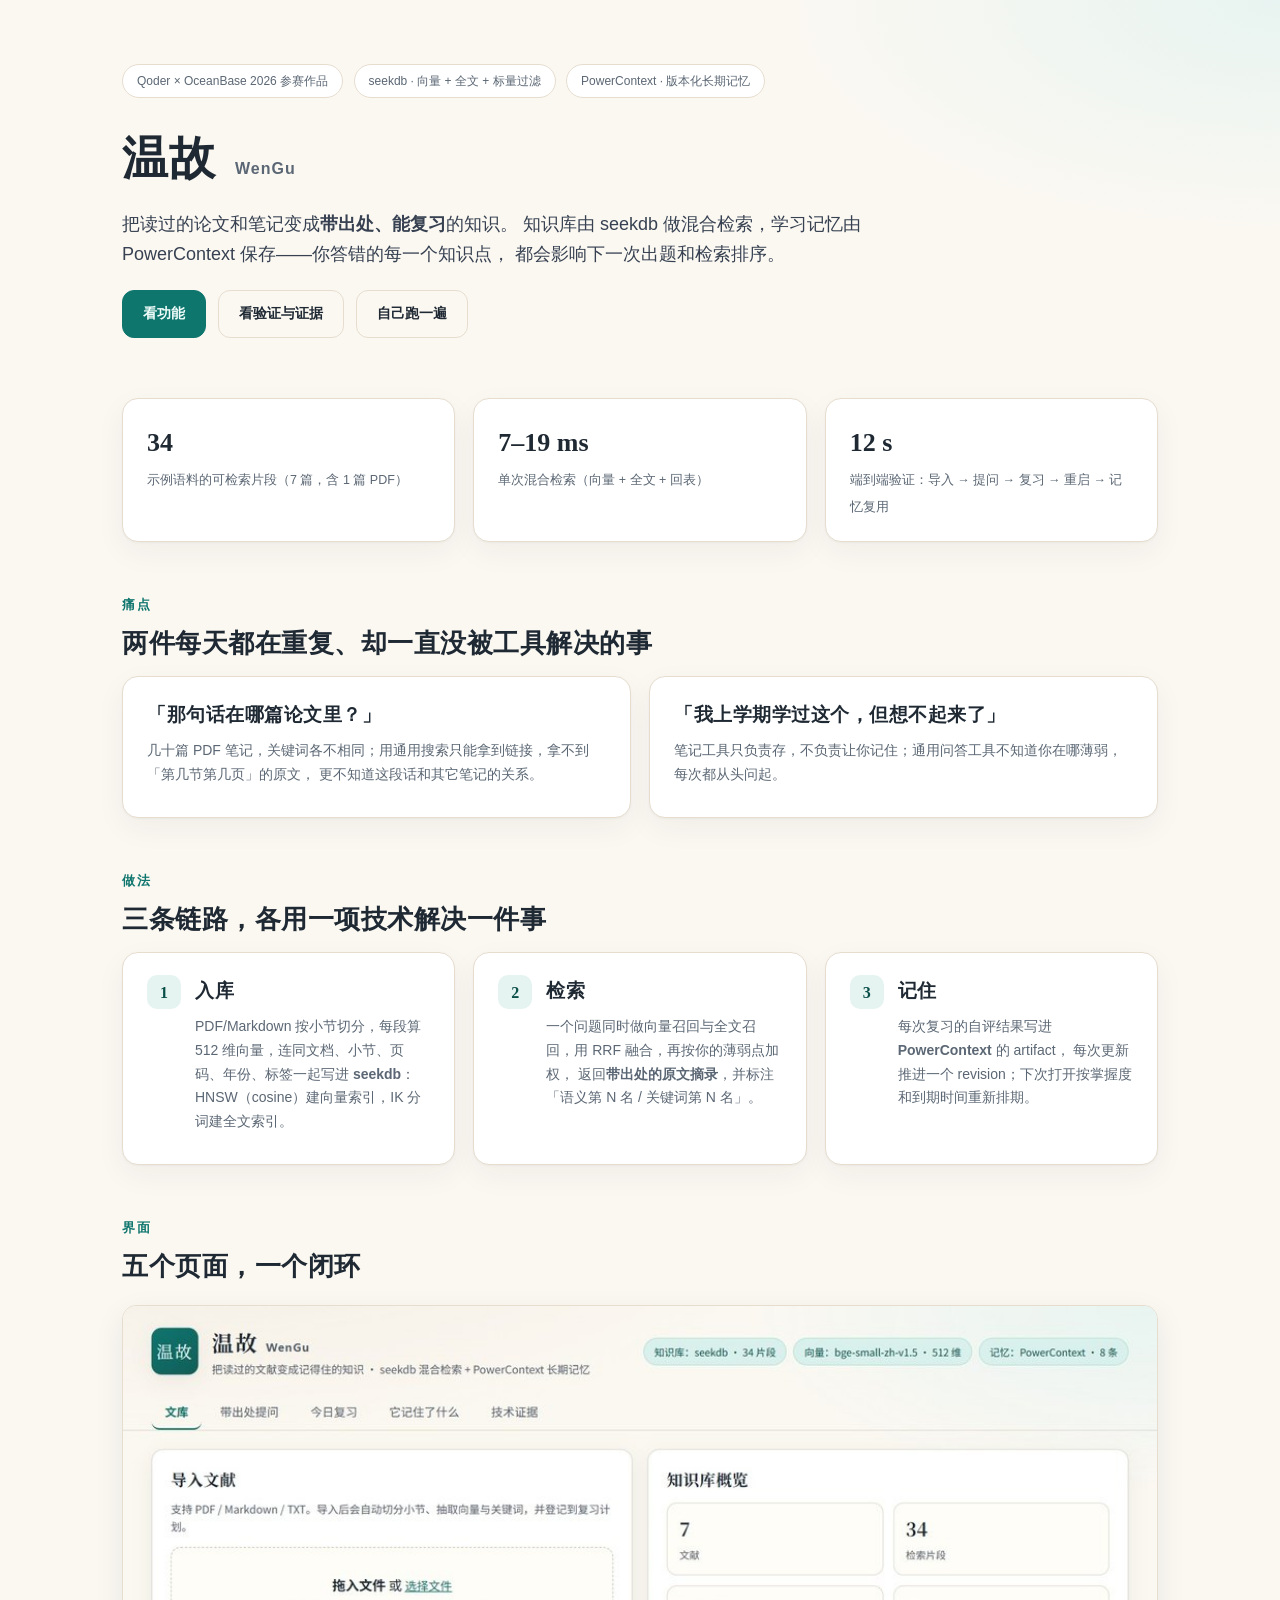
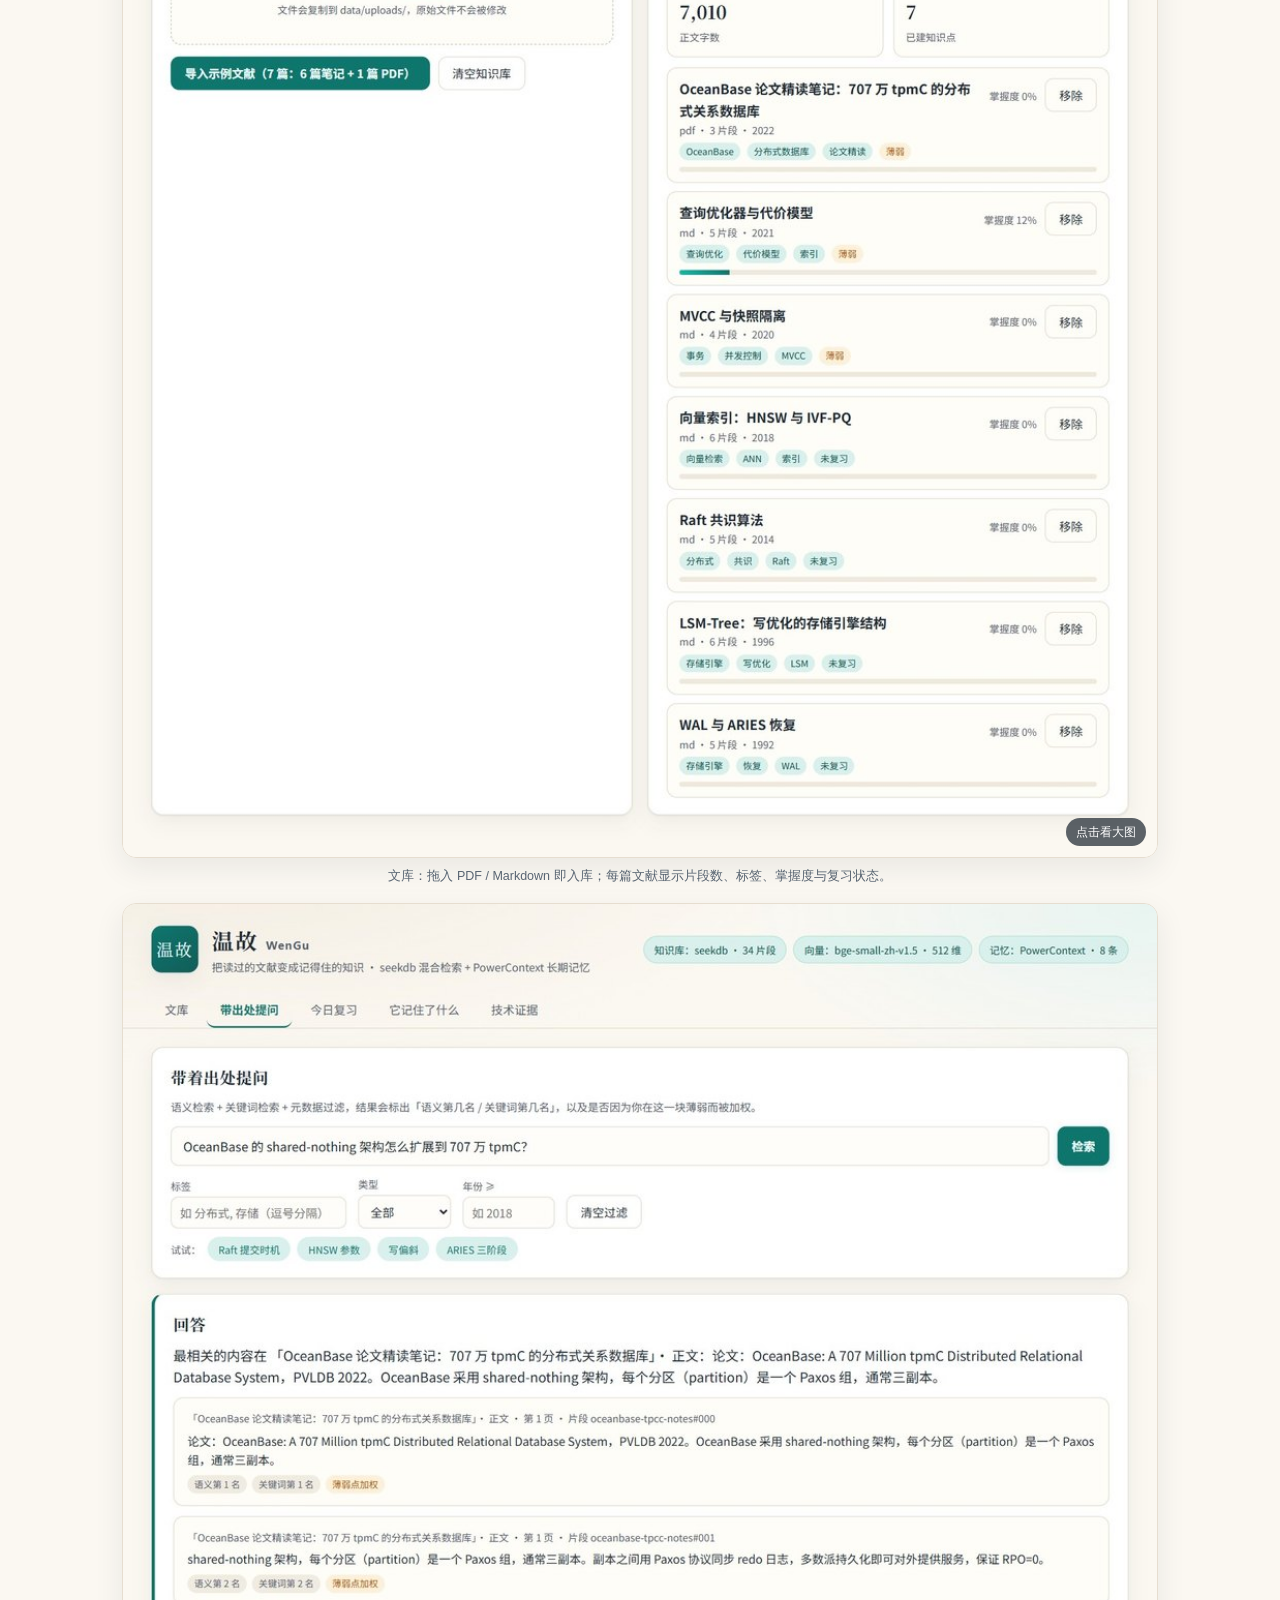
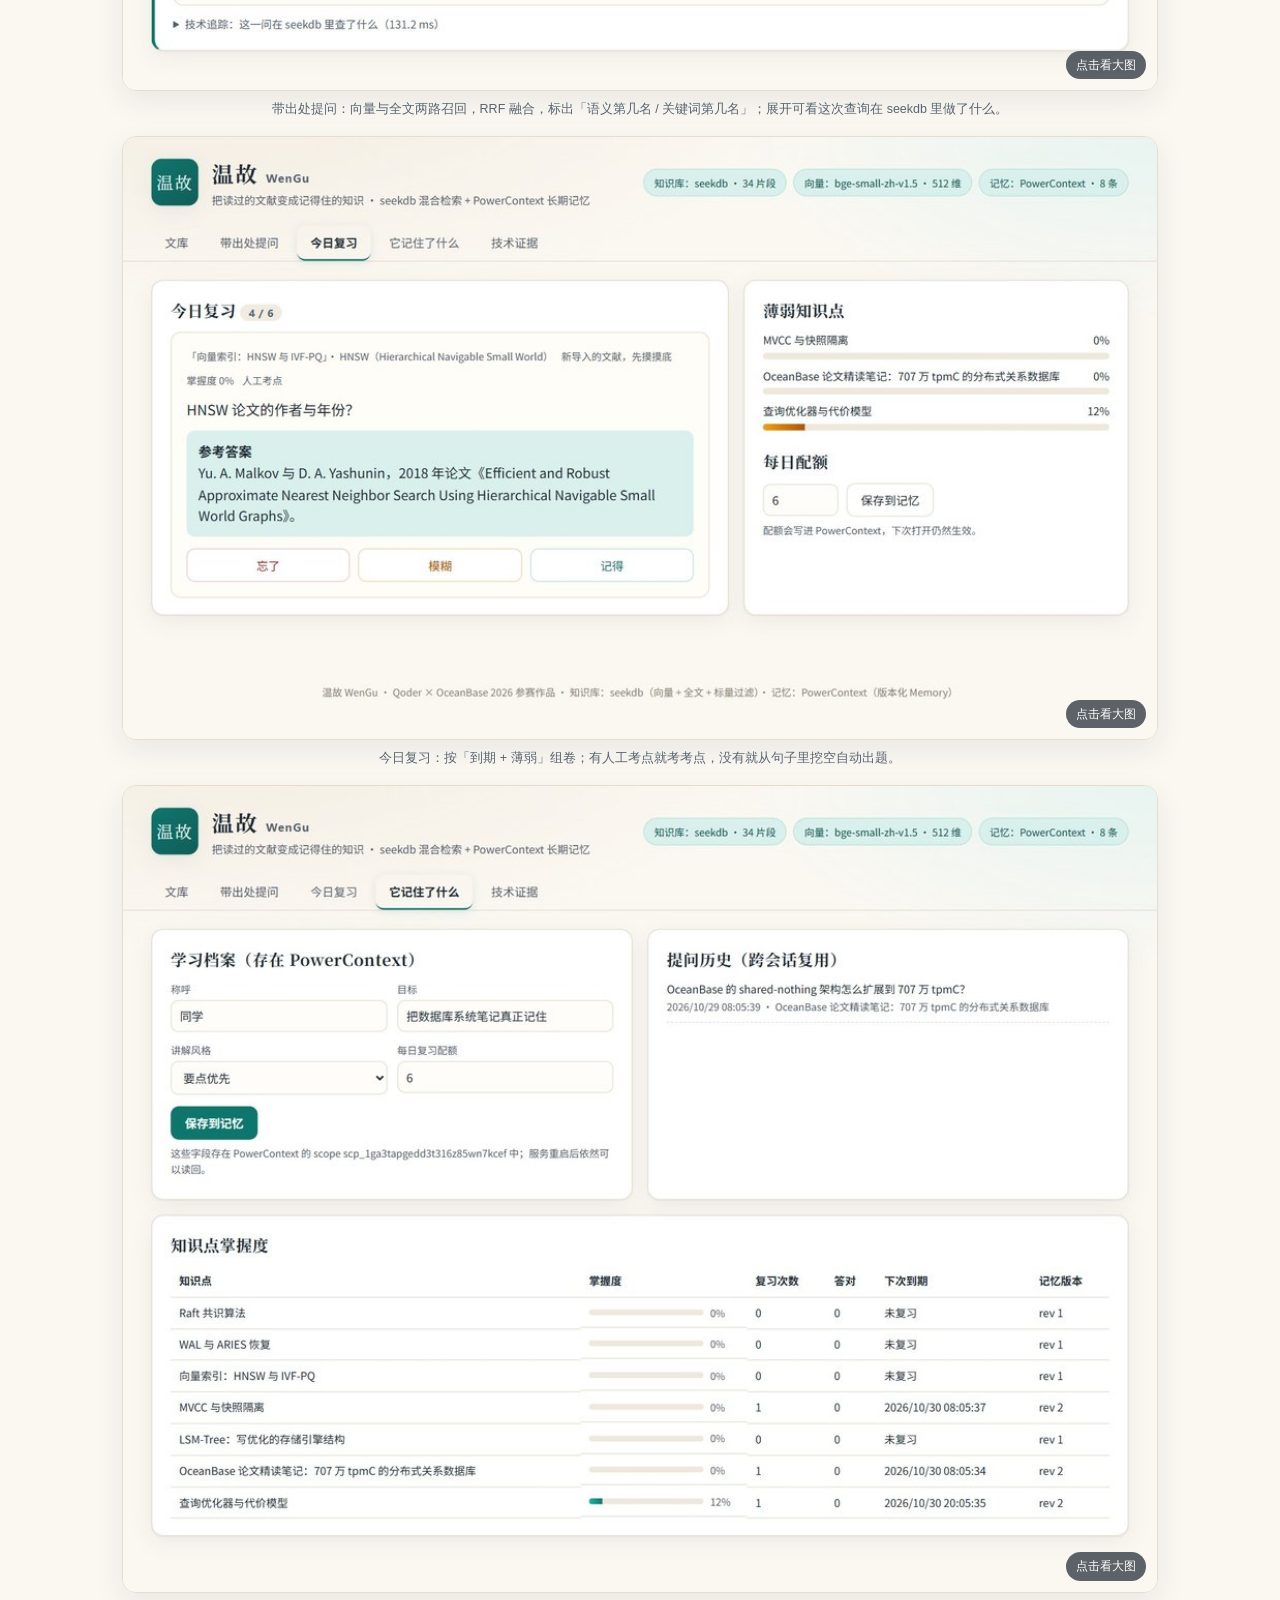
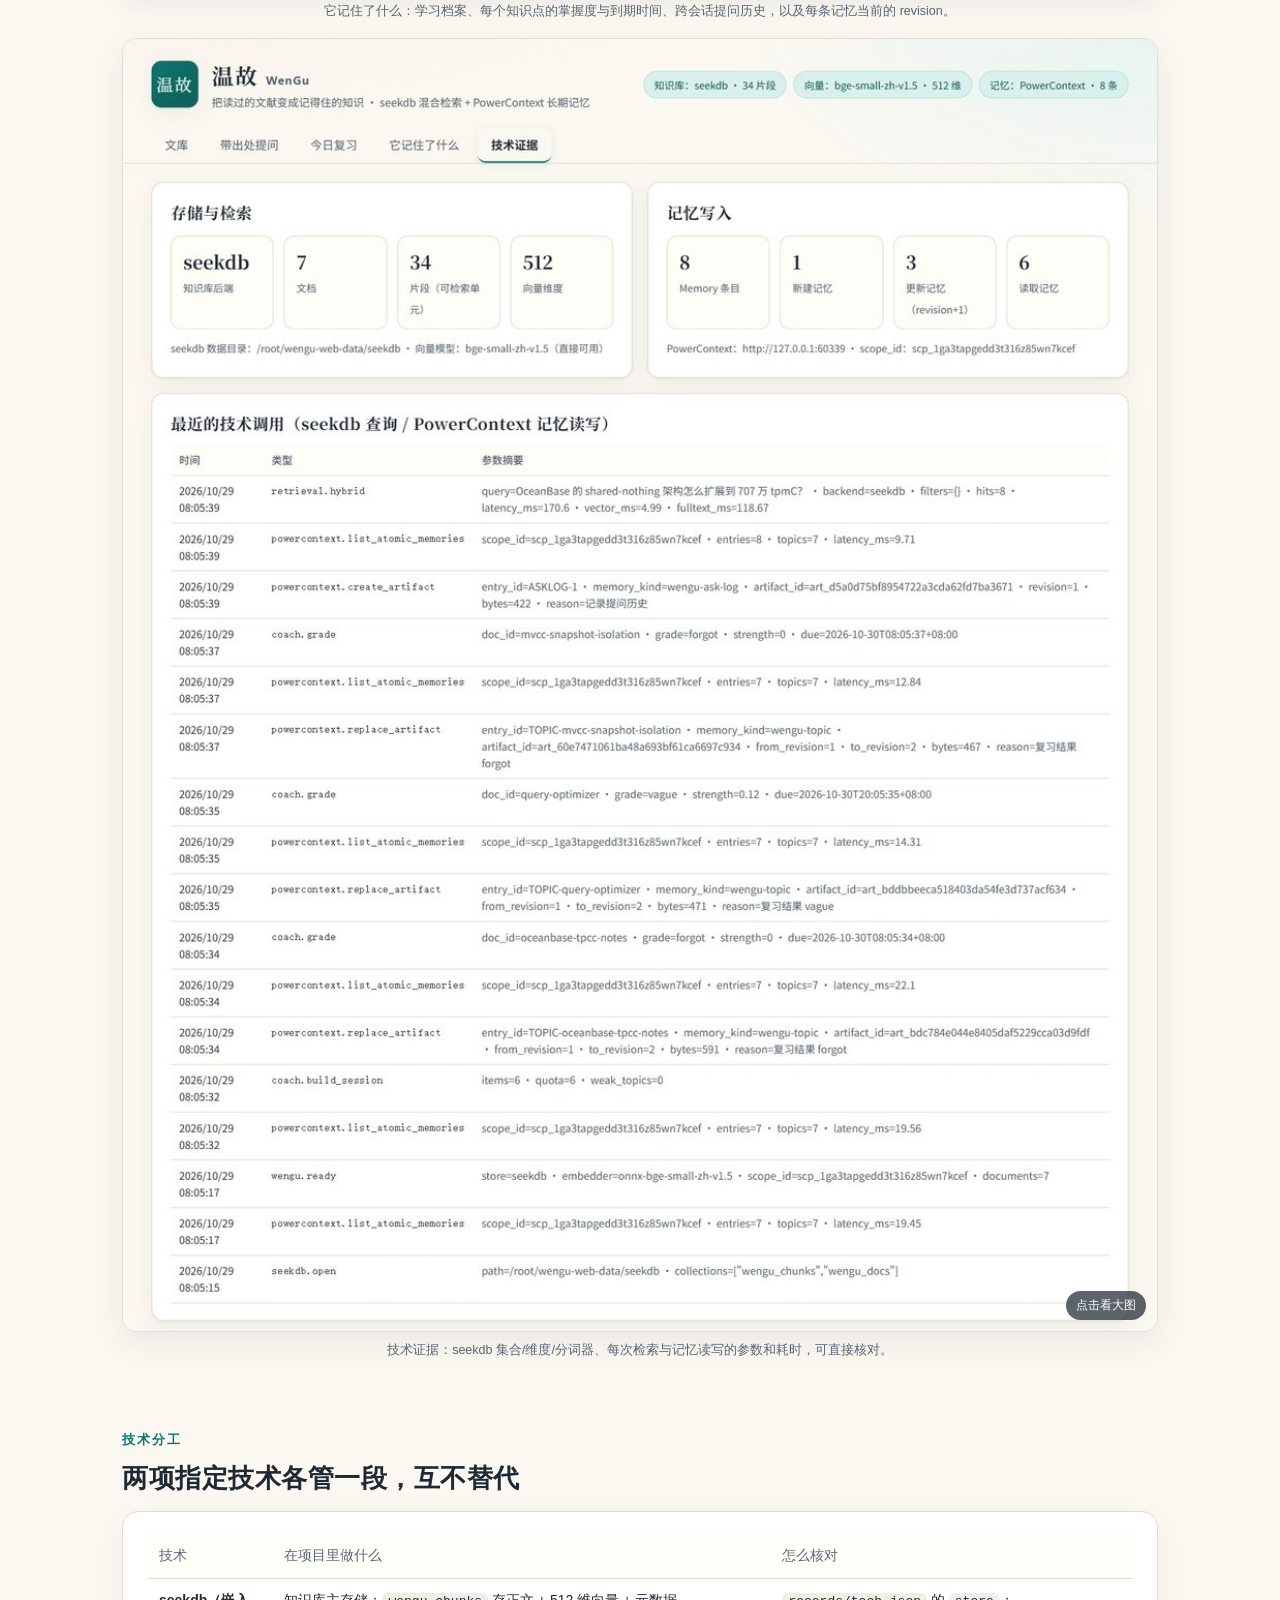
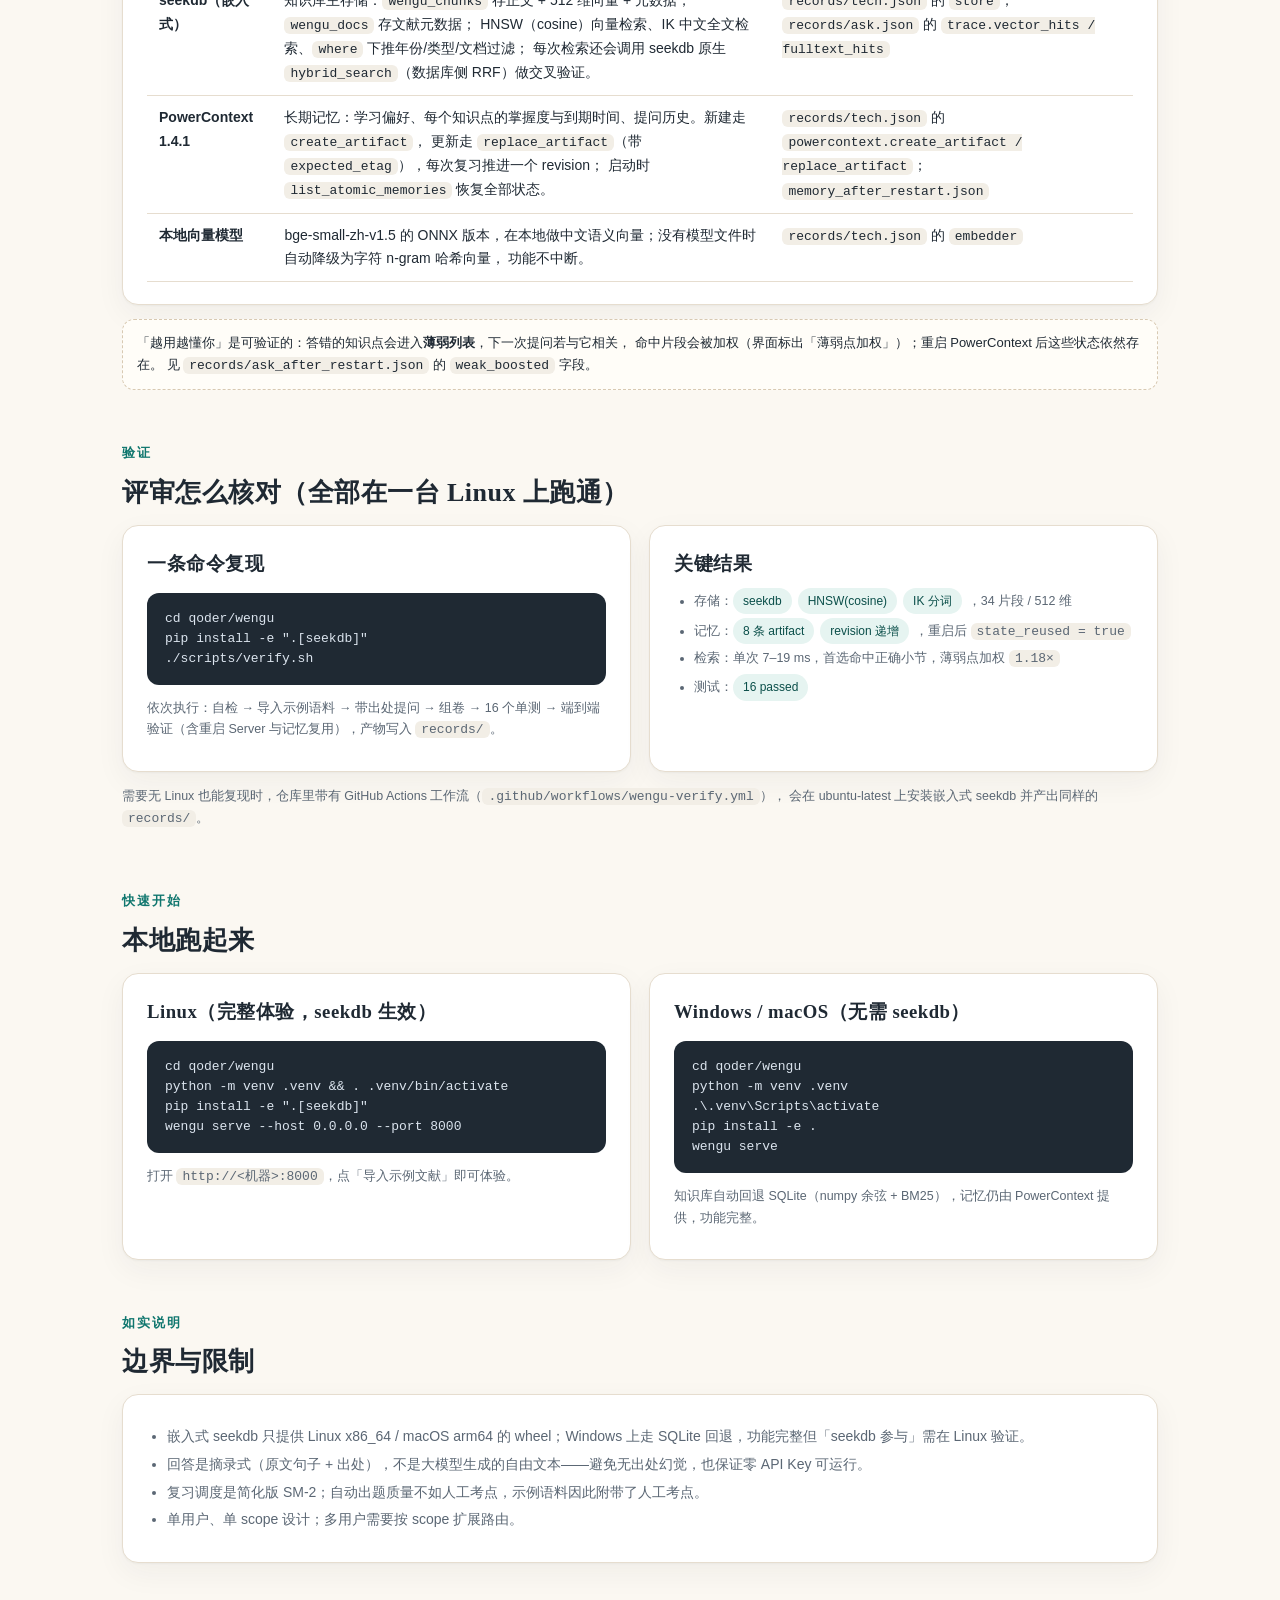
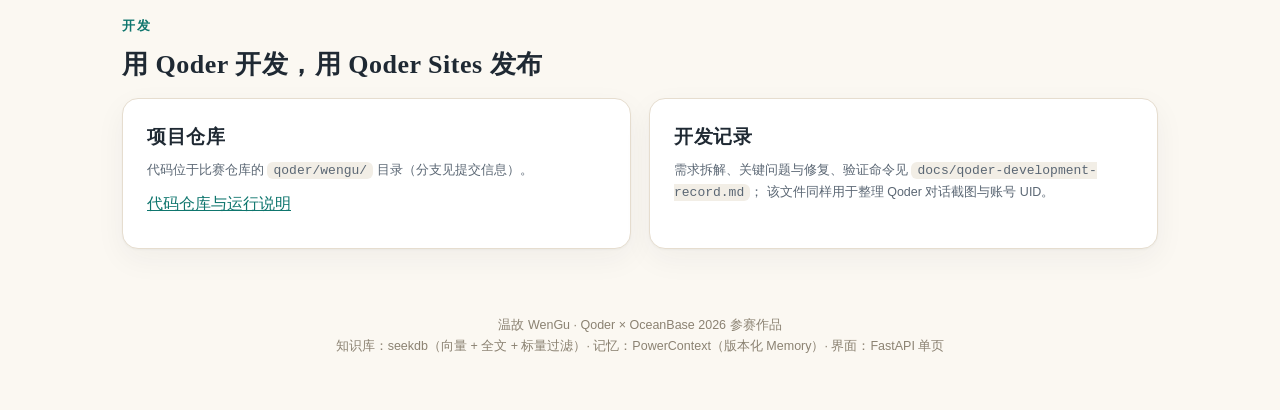
==== commit 3c045752: "fix(qoder/wengu): 修正重导入与事件追踪，刷新验证证据 - 修复 seekdb 重导入较短文档时片段 ID 数量不一致 - 追踪事件类型不再被 payload 覆盖，技术证据恢复   " ====
--- a/qoder/wengu/website/index.html
+++ b/qoder/wengu/website/index.html
@@ -92,8 +92,8 @@
   <div class="wrap">
     <div class="grid g3">
       <div class="card metric"><b>34</b><span>示例语料的可检索片段（7 篇，含 1 篇 PDF）</span></div>
-      <div class="card metric"><b>10–25 ms</b><span>单次混合检索（向量 + 全文 + 回表）</span></div>
-      <div class="card metric"><b>16 s</b><span>端到端验证：导入 → 提问 → 复习 → 重启 → 记忆复用</span></div>
+      <div class="card metric"><b>7–19 ms</b><span>单次混合检索（向量 + 全文 + 回表）</span></div>
+      <div class="card metric"><b>12 s</b><span>端到端验证：导入 → 提问 → 复习 → 重启 → 记忆复用</span></div>
     </div>
   </div>
 </section>
@@ -150,39 +150,39 @@
 <section id="features">
   <div class="wrap">
     <div class="kicker">界面</div>
-    <h2>四个页面，一个闭环</h2>
+    <h2>五个页面，一个闭环</h2>
 
     <figure>
       <a href="assets/library.jpeg" target="_blank" rel="noopener">
-        <img src="assets/library-card.jpg" width="1236" height="1910" alt="文库页面：导入文献、知识库统计与掌握度" />
+        <img src="assets/library-card.jpg" width="1000" height="1113" alt="文库页面：导入文献、知识库统计与掌握度" />
       </a>
       <figcaption>文库：拖入 PDF / Markdown 即入库；每篇文献显示片段数、标签、掌握度与复习状态。</figcaption>
     </figure>
 
     <figure>
       <a href="assets/ask.jpeg" target="_blank" rel="noopener">
-        <img src="assets/ask-card.jpg" width="1236" height="1484" alt="带出处提问：混合检索结果与出处" />
+        <img src="assets/ask-card.jpg" width="1000" height="760" alt="带出处提问：混合检索结果与出处" />
       </a>
       <figcaption>带出处提问：向量与全文两路召回，RRF 融合，标出「语义第几名 / 关键词第几名」；展开可看这次查询在 seekdb 里做了什么。</figcaption>
     </figure>
 
     <figure>
       <a href="assets/review.jpeg" target="_blank" rel="noopener">
-        <img src="assets/review-card.jpg" width="1236" height="1301" alt="今日复习：自动出题与自评" />
+        <img src="assets/review-card.jpg" width="1000" height="582" alt="今日复习：自动出题与自评" />
       </a>
       <figcaption>今日复习：按「到期 + 薄弱」组卷；有人工考点就考考点，没有就从句子里挖空自动出题。</figcaption>
     </figure>
 
     <figure>
       <a href="assets/memory.jpeg" target="_blank" rel="noopener">
-        <img src="assets/memory-card.jpg" width="1236" height="1310" alt="它记住了什么：学习档案与知识点掌握度" />
+        <img src="assets/memory-card.jpg" width="1000" height="779" alt="它记住了什么：学习档案与知识点掌握度" />
       </a>
       <figcaption>它记住了什么：学习档案、每个知识点的掌握度与到期时间、跨会话提问历史，以及每条记忆当前的 revision。</figcaption>
     </figure>
 
     <figure>
       <a href="assets/tech.jpeg" target="_blank" rel="noopener">
-        <img src="assets/tech-card.jpg" width="1236" height="2943" alt="技术证据：seekdb 查询与 PowerContext 记忆读写" />
+        <img src="assets/tech-card.jpg" width="1000" height="1249" alt="技术证据：seekdb 查询与 PowerContext 记忆读写" />
       </a>
       <figcaption>技术证据：seekdb 集合/维度/分词器、每次检索与记忆读写的参数和耗时，可直接核对。</figcaption>
     </figure>
@@ -240,7 +240,7 @@
         <pre><code>cd qoder/wengu
 pip install -e ".[seekdb]"
 ./scripts/verify.sh</code></pre>
-        <p class="muted small">依次执行：自检 → 导入示例语料 → 带出处提问 → 组卷 → 15 个单测 →
+        <p class="muted small">依次执行：自检 → 导入示例语料 → 带出处提问 → 组卷 → 16 个单测 →
         端到端验证（含重启 Server 与记忆复用），产物写入 <code>records/</code>。</p>
       </div>
       <div class="card">
@@ -248,8 +248,8 @@
         <ul class="muted small">
           <li>存储：<span class="pill">seekdb</span><span class="pill">HNSW(cosine)</span><span class="pill">IK 分词</span>，34 片段 / 512 维</li>
           <li>记忆：<span class="pill">8 条 artifact</span><span class="pill">revision 递增</span>，重启后 <code>state_reused = true</code></li>
-          <li>检索：单次 10–25 ms，首选命中正确小节</li>
-          <li>测试：<span class="pill">15 passed</span></li>
+          <li>检索：单次 7–19 ms，首选命中正确小节，薄弱点加权 <code>1.18×</code></li>
+          <li>测试：<span class="pill">16 passed</span></li>
         </ul>
       </div>
     </div>
@@ -329,8 +329,8 @@
 
 <script>
 // 发布前把下面的地址换成真实仓库地址（可带上分支），例如：
-// https://github.com/<你的账号>/powercontext/tree/qoder/wengu/qoder/wengu
-const REPO_URL = "https://github.com/oceanbase/powercontext/tree/2026-competition-ecosystem/qoder/wengu";
+// https://github.com/<你的账号>/powercontext/tree/main/qoder/wengu
+const REPO_URL = "https://github.com/gegedda/powercontext-fork/tree/qoder/wengu/qoder/wengu";
 const link = document.getElementById("repo-link");
 link.href = REPO_URL;
 </script>
